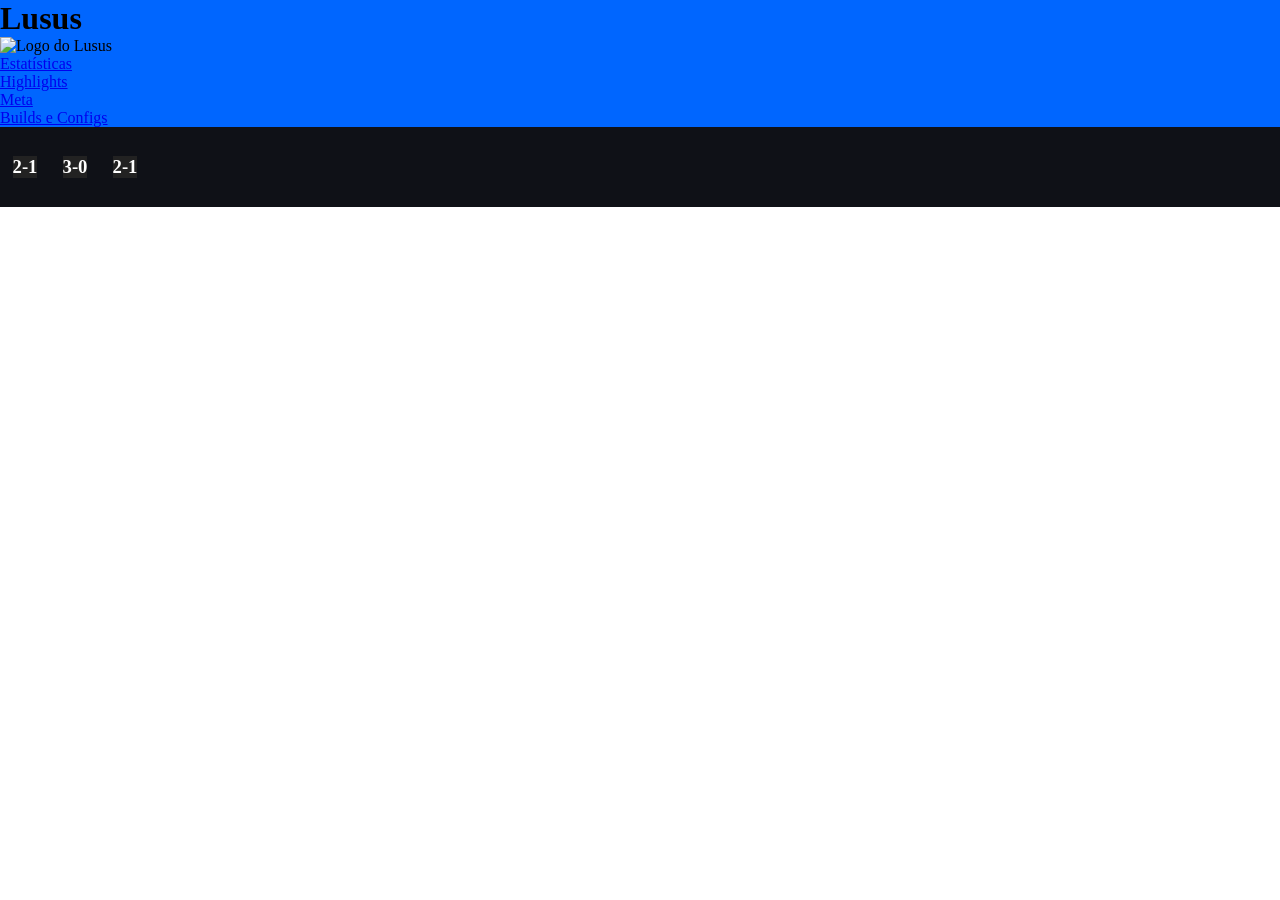
==== Site de eSports/main.html @ d2a8bd31 "Estrutura Alteração e incrementação da estrutura do site." ====
<!DOCTYPE html>
<html lang="pt-br">

<head>
    <meta charset="UTF-8">
    <meta name="viewport" content="width=device-width, initial-scale=1.0">
    <title>Site dos esportes</title>
    <link rel="stylesheet" href="../Site de eSports/styles/main.css">
</head>

<body>

    <header>
        <h1>Lusus</h1>
        <div class="logo"><img src="" alt="Logo do Lusus"></div>
        <nav class="navegacao">
            <ul>
                <li><a href="../Site de esporte/stats.html">Estatísticas</a></li>
                <li><a href="../Site de esporte/highlights.html">Highlights</a></li>
                <li><a href="../Site de eSports/meta.html">Meta</a></li>
                <li><a href="../Site de eSports/builds.html">Builds e Configs</a></li>
            </ul>
        </nav>
    </header>

    <main>
        <div class="ultimos_jogos">
            <div class="lol">
                <h3>2-1</h3>
            </div>

            <div class="major">
                <h3>3-0</h3>
            </div>

            <div class="vct">
                <h3>2-1</h3>
            </div>
        </div>

        <section class="noticias">
            <div></div>
            <div></div>
            <div></div>
            <div></div>
            <div></div>
            <div></div>
            <div></div>
            <div></div>
        </section>
    </main>

    <footer></footer>

</body>

</html>
---- Site de eSports/styles/main.css ----
*{
    padding: 0;
    margin: 0;
}

header{
    background-color: #0066FF;
    color: black;
}

main{
    display: flex;
    background-color: #0F1117;
}

.ultimos_jogos{
    display: flex;
    color: white;
    width: 150px;
    height: 80px;
    justify-content: space-around;
    align-items: center;
    
}

.lol{
background-color: rgb(34, 34, 34);
margin: 5px;
}

.major{
background-color: rgb(34, 34, 34);
margin: 5px;
}

.vct{
background-color: rgb(34, 34, 34);
margin: 5px;
}
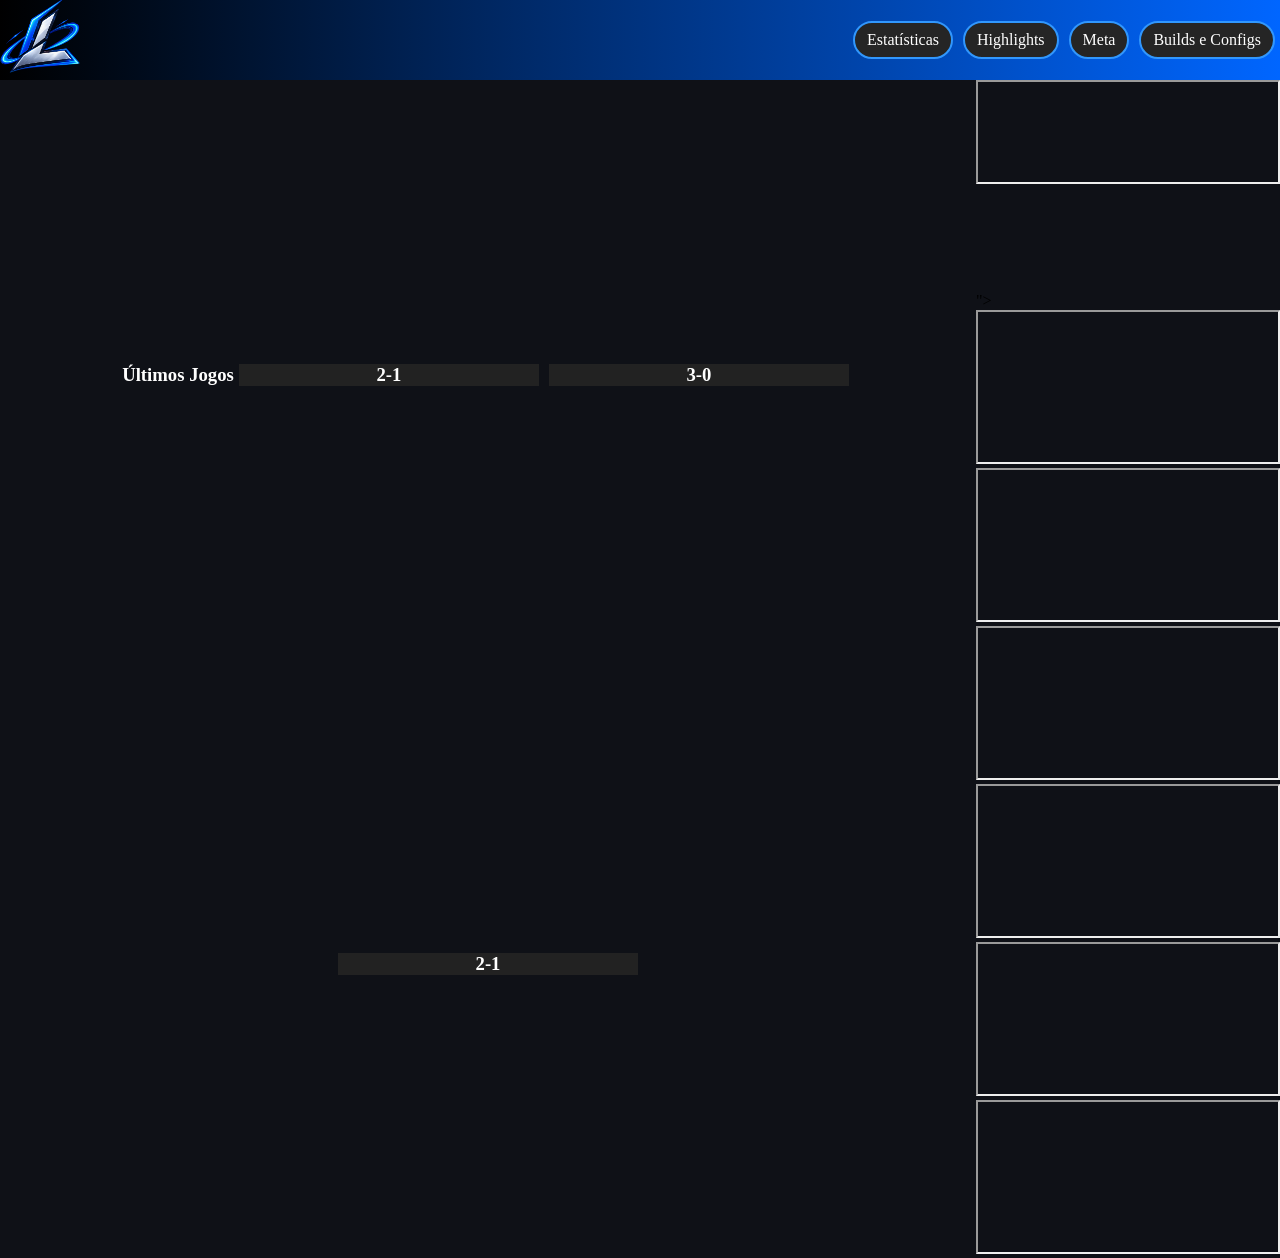
==== commit 8a6bf9c7: "Site dos eSports Mais incrementação de coisas para o site, tanto html quanto css." ====
--- a/Site de eSports/main.html
+++ b/Site de eSports/main.html
@@ -11,8 +11,7 @@
 <body>
 
     <header>
-        <h1>Lusus</h1>
-        <div class="logo"><img src="" alt="Logo do Lusus"></div>
+        <div class="logo"><img src="./images/ChatGPT Image 17 de ago. de 2026, 08_44_50.png" alt="Logo do Lusus"></div>
         <nav class="navegacao">
             <ul>
                 <li><a href="../Site de esporte/stats.html">Estatísticas</a></li>
@@ -25,6 +24,7 @@
 
     <main>
         <div class="ultimos_jogos">
+            <h3>Últimos Jogos</h3>
             <div class="lol">
                 <h3>2-1</h3>
             </div>
@@ -39,11 +39,17 @@
         </div>
 
         <section class="noticias">
-            <div></div>
-            <div></div>
-            <div></div>
-            <div></div>
-            <div></div>
+            <div class="not1"><iframe width="300px" height="100px" src="https://draft5.gg/noticia/m0nesy-revela-multa-da-esl-apos-niko-quebrar-fones-na-final-do-major"></iframe></div>
+            <div class="not2"><iframe width="300px" height="100px" src="https://www.youtube.com/embed/BrLSZ_a_DWs" title="FINAL DO MAJOR! - FAZE x VITALITY - MELHORES MOMENTOS - MAJOR BUDAPESTE 2025" frameborder="0" allow="accelerometer; autoplay; clipboard-write; encrypted-media; gyroscope; picture-in-picture; web-share" referrerpolicy="strict-origin-when-cross-origin" allowfullscreen></iframe>"></div>
+            <div class="not3"><iframe></iframe></div>
+            <div class="not4"><iframe></iframe></div>
+            <div class="not5"><iframe></iframe></div>
+            <div class="not6"><iframe></iframe></div>
+            <div class="not7"><iframe></iframe></div>
+            <div class="not8"><iframe></iframe></div>
+        </section>
+
+        <section class="placar">
             <div></div>
             <div></div>
             <div></div>
--- a/Site de eSports/styles/main.css
+++ b/Site de eSports/styles/main.css
@@ -1,39 +1,89 @@
-*{
+* {
     padding: 0;
     margin: 0;
 }
 
-header{
-    background-color: #0066FF;
-    color: black;
+header {
+    background-image: linear-gradient(to right, #000000, #0066FF);
+    height: 80px;
+    display: flex;
+    align-items: center;
+    justify-content: space-between;
 }
 
-main{
+.logo img {
+    width: 80px;
+    height: 80px;
+}
+
+.navegacao {
+    display: flex;
+    list-style-type: none;
+    flex-direction: row-reverse;
+}
+
+.navegacao ul {
+    display: flex;
+    list-style: none;
+    align-items: center;
+}
+
+.navegacao ul li a {
+    display: inline-block;
+    text-decoration: none;
+    color: white;
+    margin: 5px;
+    background-color: #252525;
+    border-radius: 50px;
+    border-color: #3197fd;
+    border: 2px solid #3197fd;
+    padding: 8px 12px;
+    cursor: pointer;
+    transition: transform 0.3s ease, box-shadow 0.3s ease, background-color 0.3s ease;
+}
+
+.navegacao ul li a:hover {
+    ransform: translateY(-15px);
+    box-shadow: 0 0 15px #1e90ff, 0 0 30px #0066ff;
+    background-color: #1a1f2b;
+}
+
+body {
+    background-color: #0F1117;
+}
+
+main {
     display: flex;
     background-color: #0F1117;
 }
 
-.ultimos_jogos{
+.ultimos_jogos {
     display: flex;
     color: white;
-    width: 150px;
-    height: 80px;
-    justify-content: space-around;
+    justify-content: center;
     align-items: center;
-    
+    flex-wrap: wrap;
+    width: 100%;
 }
 
-.lol{
-background-color: rgb(34, 34, 34);
-margin: 5px;
+.lol {
+    background-color: rgb(34, 34, 34);
+    width: 300px;
+    text-align: center;
+    margin: 5px;
+
 }
 
-.major{
-background-color: rgb(34, 34, 34);
-margin: 5px;
+.major {
+    background-color: rgb(34, 34, 34);
+    width: 300px;
+    text-align: center;
+    margin: 5px;
 }
 
-.vct{
-background-color: rgb(34, 34, 34);
-margin: 5px;
-}
+.vct {
+    background-color: rgb(34, 34, 34);
+    width: 300px;
+    text-align: center;
+    margin: 5px;
+}
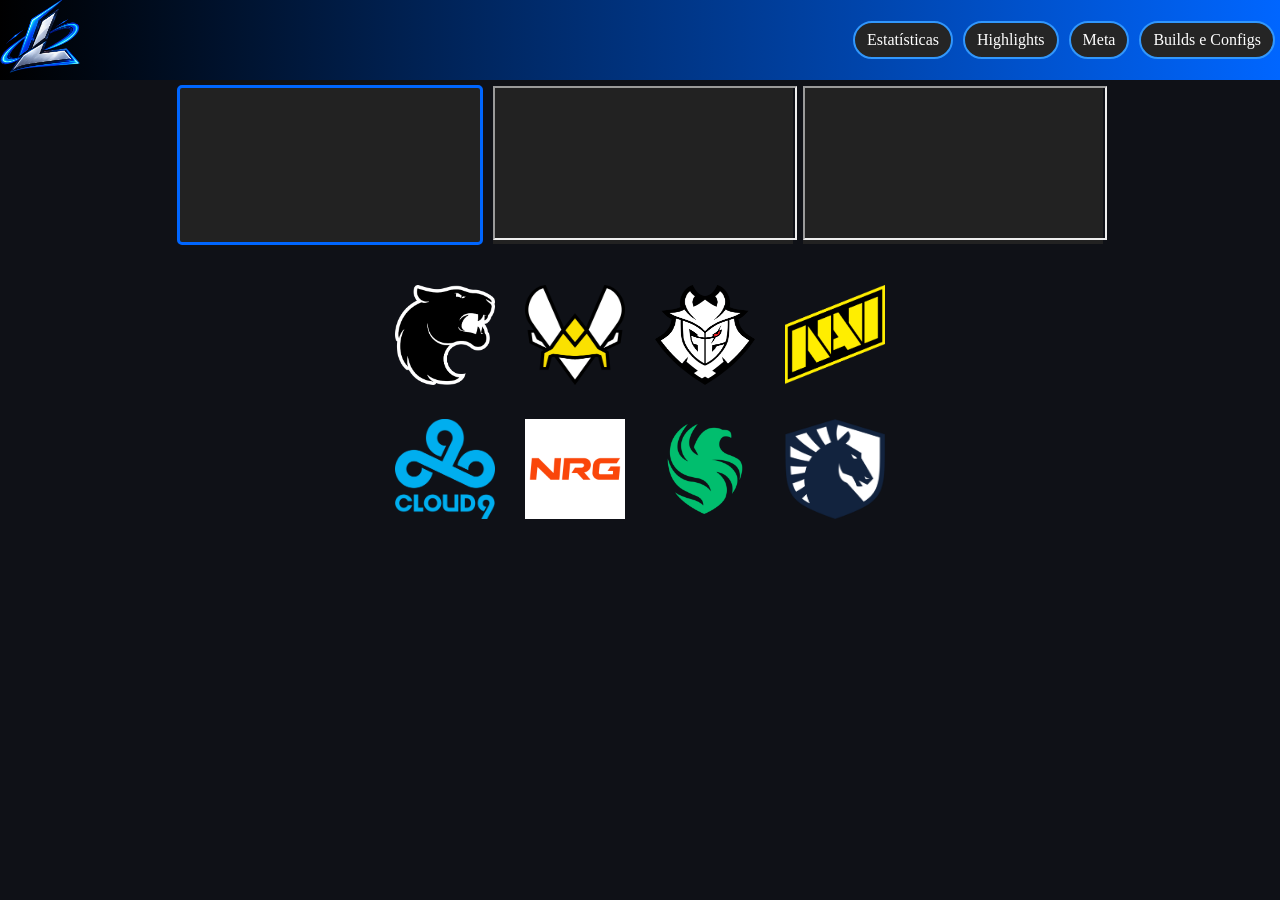
==== commit c96c5bb2: "Site dos eSports Aumento das funcionalidades e melhor design." ====
--- a/Site de eSports/main.html
+++ b/Site de eSports/main.html
@@ -4,7 +4,7 @@
 <head>
     <meta charset="UTF-8">
     <meta name="viewport" content="width=device-width, initial-scale=1.0">
-    <title>Site dos esportes</title>
+    <title>Lusus</title>
     <link rel="stylesheet" href="../Site de eSports/styles/main.css">
 </head>
 
@@ -22,37 +22,86 @@
         </nav>
     </header>
 
+    <script>
+        const botoes = document.querySelectorAll(".navegacao ul li a");
+
+        botoes.forEach(function (botao) {
+
+            botao.addEventListener("mouseenter", function () {
+                botao.classList.add("ativo");
+            });
+
+            botao.addEventListener("mouseleave", function () {
+                botao.classList.remove("ativo");
+            });
+
+        });
+    </script>
+
     <main>
-        <div class="ultimos_jogos">
-            <h3>Últimos Jogos</h3>
-            <div class="lol">
-                <h3>2-1</h3>
+        <div class="noticias">
+            <div class="vct">
+                <iframe src="https://www.youtube.com/embed/TZcH-wkxS68"
+                    title="VCT Americas Kickoff 2026 - Explicação do formato" frameborder="0"
+                    allow="accelerometer; autoplay; clipboard-write; encrypted-media; gyroscope; picture-in-picture; web-share"
+                    referrerpolicy="strict-origin-when-cross-origin" allowfullscreen></iframe>
             </div>
 
             <div class="major">
-                <h3>3-0</h3>
+                <iframe></iframe>
             </div>
 
-            <div class="vct">
-                <h3>2-1</h3>
+            <div class="lol">
+                <iframe></iframe>
             </div>
         </div>
 
-        <section class="noticias">
-            <div class="not1"><iframe width="300px" height="100px" src="https://draft5.gg/noticia/m0nesy-revela-multa-da-esl-apos-niko-quebrar-fones-na-final-do-major"></iframe></div>
-            <div class="not2"><iframe width="300px" height="100px" src="https://www.youtube.com/embed/BrLSZ_a_DWs" title="FINAL DO MAJOR! - FAZE x VITALITY - MELHORES MOMENTOS - MAJOR BUDAPESTE 2025" frameborder="0" allow="accelerometer; autoplay; clipboard-write; encrypted-media; gyroscope; picture-in-picture; web-share" referrerpolicy="strict-origin-when-cross-origin" allowfullscreen></iframe>"></div>
-            <div class="not3"><iframe></iframe></div>
-            <div class="not4"><iframe></iframe></div>
-            <div class="not5"><iframe></iframe></div>
-            <div class="not6"><iframe></iframe></div>
-            <div class="not7"><iframe></iframe></div>
-            <div class="not8"><iframe></iframe></div>
+        <section class="times">
+            <div class="furia">
+                <a href="https://www.instagram.com/furiagg/?hl=pt-br"><img src="./images/Furia_Esports_logo.png"
+                        alt="logo furia"></a>
+            </div>
+
+            <div class="vitality">
+                <a href="https://www.instagram.com/teamvitality/"><img src="./images/Team_Vitality_2021_allmode.png"
+                        alt="logo vitality"></a>
+            </div>
+
+            <div class="g2">
+                <a href="https://www.instagram.com/g2esports/"><img src="./images/G2_Esports_logo.png"
+                        alt="logo g2esports"></a>
+            </div>
+
+            <div class="navi">
+                <a href="https://www.instagram.com/natus_vincere_official/"><img src="./images/Natus_Vincere_logo.png"
+                        alt="logo navi"></a>
+            </div>
+
+            <div class="cloud9">
+                <a href="https://www.instagram.com/cloud9gg/?hl=pt-br"><img src="./images/Cloud9_logo_c._2023.svg.webp"
+                        alt="logo cloud9"></a>
+            </div>
+
+            <div class="nrg">
+                <a href="https://www.instagram.com/nrggram/"><img src="./images/nrg-logo-png_seeklogo-531823.png"
+                        alt="logo nrg"></a>
+            </div>
+
+            <div class="falcons">
+                <a href="https://www.instagram.com/falconsesportsgg/"><img
+                        src="./images/team-falcons-logo-png_seeklogo-556288.png" alt="logo falcons"></a>
+            </div>
+
+            <div class="liquid">
+                <a href="https://www.instagram.com/teamliquidbr/?hl=pt-br"><img src="./images/Teamliquid_logo_blue.png"
+                        alt="logo liquid"></a>
+            </div>
         </section>
 
         <section class="placar">
-            <div></div>
-            <div></div>
-            <div></div>
+            <div class="cs_major"></div>
+            <div class="lol_worlds"></div>
+            <div class="vct_americas"></div>
         </section>
     </main>
 
--- a/Site de eSports/styles/main.css
+++ b/Site de eSports/styles/main.css
@@ -9,6 +9,10 @@
     display: flex;
     align-items: center;
     justify-content: space-between;
+}
+
+body {
+    background-color: #0F1117;
 }
 
 .logo img {
@@ -28,6 +32,13 @@
     align-items: center;
 }
 
+.navegacao ul li a.ativo {
+    transform: translateY(-5px);
+    box-shadow: 0 0 15px #1e90ff,
+                0 0 30px #0066ff;
+    background-color: #1a1f2b;
+}
+
 .navegacao ul li a {
     display: inline-block;
     text-decoration: none;
@@ -43,21 +54,18 @@
 }
 
 .navegacao ul li a:hover {
-    ransform: translateY(-15px);
+    transform: translateY(-3px);
     box-shadow: 0 0 15px #1e90ff, 0 0 30px #0066ff;
     background-color: #1a1f2b;
-}
-
-body {
-    background-color: #0F1117;
 }
 
 main {
     display: flex;
     background-color: #0F1117;
+    flex-direction: column;
 }
 
-.ultimos_jogos {
+.noticias {
     display: flex;
     color: white;
     justify-content: center;
@@ -86,4 +94,66 @@
     width: 300px;
     text-align: center;
     margin: 5px;
+    border: 3px solid;
+    border-radius: 5px;
+    border-color: #0066FF;
+}
+
+.times{
+    display: flex;
+    flex-wrap: wrap;
+    justify-content: center;
+    align-items: center;
+    width: 100%;
+    max-width: 600px;
+    margin: 30px auto;
+    gap: 20px;
+}
+
+.furia img{
+    width: 100px;
+    height: 100px;
+    margin: 5px;
+}
+
+.vitality img{
+    width: 100px;
+    height: 100px;
+    margin: 5px;
+}
+
+.g2 img{
+    width: 100px;
+    height: 100px;
+    margin: 5px;
+}
+
+.navi img{
+    width: 100px;
+    height: 100px;
+    margin: 5px;
+}
+
+.cloud9 img{
+    width: 100px;
+    height: 100px;
+    margin: 5px;
+}
+
+.nrg img{
+    width: 100px;
+    height: 100px;
+    margin: 5px;
+}
+
+.falcons img{
+    width: 100px;
+    height: 100px;
+    margin: 5px;
+}
+
+.liquid img{
+    width: 100px;
+    height: 100px;
+    margin: 5px;
 }
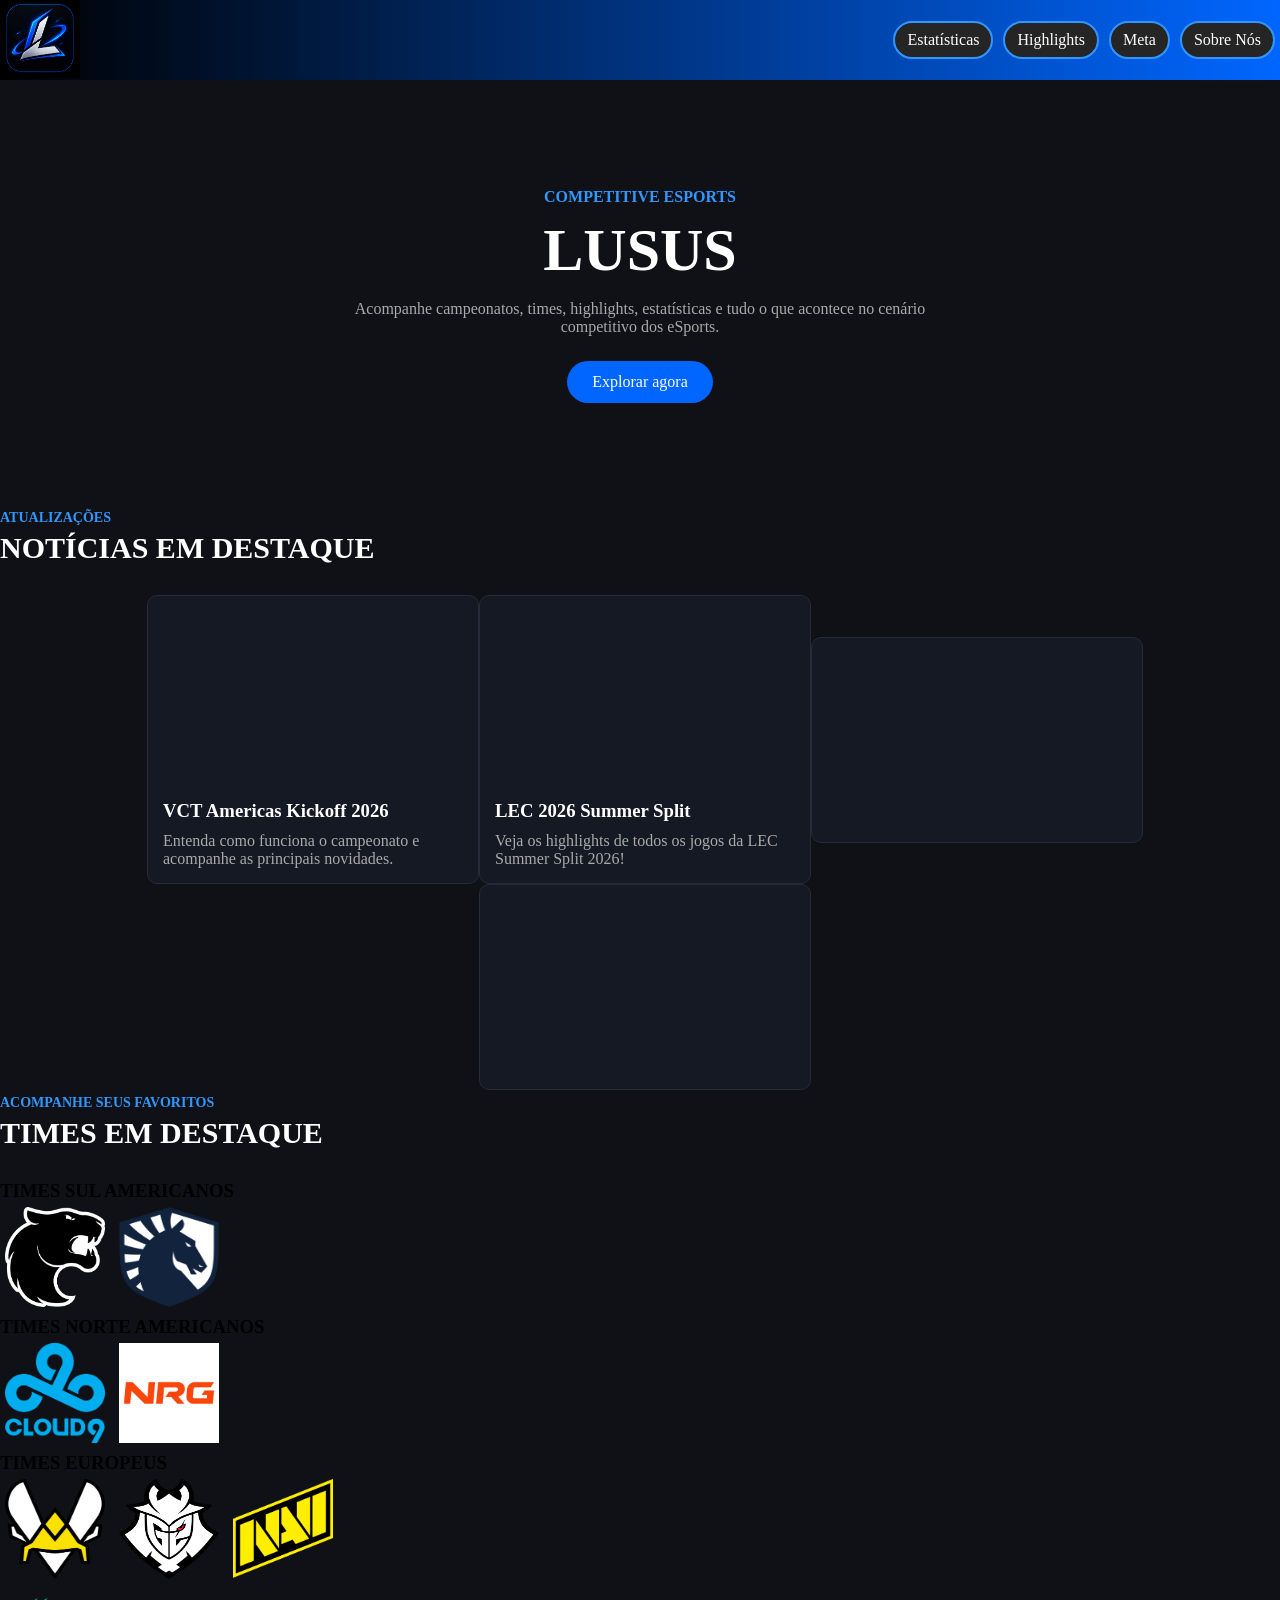
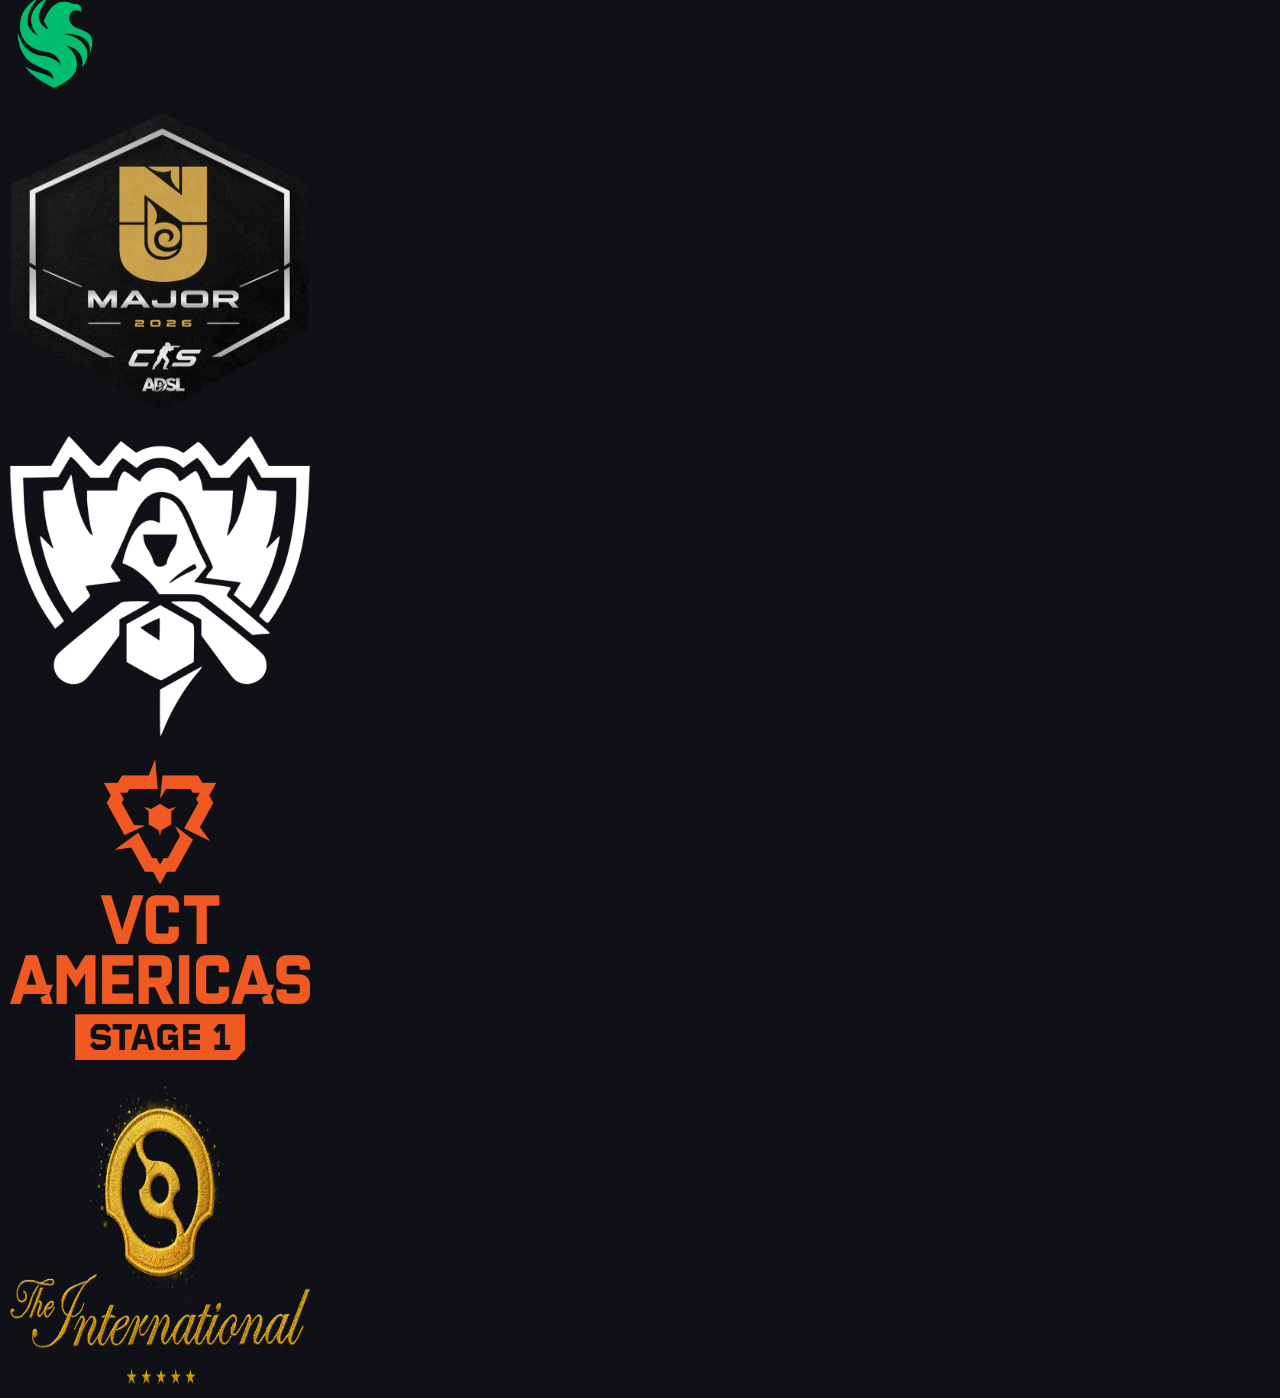
==== commit 2fb0bcf2: "Site dos eSports reformulação da main page do site." ====
--- a/Site de eSports/main.html
+++ b/Site de eSports/main.html
@@ -11,13 +11,13 @@
 <body>
 
     <header>
-        <div class="logo"><img src="./images/ChatGPT Image 17 de ago. de 2026, 08_44_50.png" alt="Logo do Lusus"></div>
+        <div class="logo"><img src="./images/ChatGPT Image 19 de ago. de 2026, 10_59_01.png" alt="Logo do Lusus"></div>
         <nav class="navegacao">
             <ul>
                 <li><a href="../Site de esporte/stats.html">Estatísticas</a></li>
                 <li><a href="../Site de esporte/highlights.html">Highlights</a></li>
                 <li><a href="../Site de eSports/meta.html">Meta</a></li>
-                <li><a href="../Site de eSports/builds.html">Builds e Configs</a></li>
+                <li><a href="../Site de eSports/builds.html">Sobre Nós</a></li>
             </ul>
         </nav>
     </header>
@@ -39,69 +39,111 @@
     </script>
 
     <main>
-        <div class="noticias">
-            <div class="vct">
-                <iframe src="https://www.youtube.com/embed/TZcH-wkxS68"
-                    title="VCT Americas Kickoff 2026 - Explicação do formato" frameborder="0"
-                    allow="accelerometer; autoplay; clipboard-write; encrypted-media; gyroscope; picture-in-picture; web-share"
-                    referrerpolicy="strict-origin-when-cross-origin" allowfullscreen></iframe>
+        <section class="hero">
+            <p class="hero_tag">COMPETITIVE ESPORTS</p>
+
+            <h1>LUSUS</h1>
+            <p class="hero_text">
+                Acompanhe campeonatos, times, highlights, estatísticas e tudo o que acontece no cenário competitivo dos
+                eSports.
+            </p>
+
+            <a href="#noticias" class="botao_hero">Explorar agora
+
+            </a>
+        </section>
+
+        <section class="secao_noticias">
+            <div class="titulo_secao">
+                <p>ATUALIZAÇÕES</p>
+                <h2>NOTÍCIAS EM DESTAQUE</h2>
             </div>
 
-            <div class="major">
-                <iframe></iframe>
-            </div>
+            <!--cards-->
 
-            <div class="lol">
-                <iframe></iframe>
-            </div>
-        </div>
+            <div class="noticias" id="noticias">
+                <div class="card_noticias">
+                    <iframe src="https://www.youtube.com/embed/TZcH-wkxS68"></iframe>
+                    <h3>VCT Americas Kickoff 2026</h3>
+                    <p>Entenda como funciona o campeonato e acompanhe as principais novidades.</p>
+                </div>
 
-        <section class="times">
-            <div class="furia">
-                <a href="https://www.instagram.com/furiagg/?hl=pt-br"><img src="./images/Furia_Esports_logo.png"
-                        alt="logo furia"></a>
-            </div>
+                <div class="card_noticias">
+                    <iframe src="https://www.youtube.com/embed/yHAw8ZkYWaI"></iframe>
+                    <h3>LEC 2026 Summer Split</h3>
+                    <p>Veja os highlights de todos os jogos da LEC Summer Split 2026!</p>
+                </div>
 
-            <div class="vitality">
-                <a href="https://www.instagram.com/teamvitality/"><img src="./images/Team_Vitality_2021_allmode.png"
-                        alt="logo vitality"></a>
-            </div>
+                <div class="card_noticias">
+                    <iframe></iframe>
+                </div>
 
-            <div class="g2">
-                <a href="https://www.instagram.com/g2esports/"><img src="./images/G2_Esports_logo.png"
-                        alt="logo g2esports"></a>
-            </div>
-
-            <div class="navi">
-                <a href="https://www.instagram.com/natus_vincere_official/"><img src="./images/Natus_Vincere_logo.png"
-                        alt="logo navi"></a>
-            </div>
-
-            <div class="cloud9">
-                <a href="https://www.instagram.com/cloud9gg/?hl=pt-br"><img src="./images/Cloud9_logo_c._2023.svg.webp"
-                        alt="logo cloud9"></a>
-            </div>
-
-            <div class="nrg">
-                <a href="https://www.instagram.com/nrggram/"><img src="./images/nrg-logo-png_seeklogo-531823.png"
-                        alt="logo nrg"></a>
-            </div>
-
-            <div class="falcons">
-                <a href="https://www.instagram.com/falconsesportsgg/"><img
-                        src="./images/team-falcons-logo-png_seeklogo-556288.png" alt="logo falcons"></a>
-            </div>
-
-            <div class="liquid">
-                <a href="https://www.instagram.com/teamliquidbr/?hl=pt-br"><img src="./images/Teamliquid_logo_blue.png"
-                        alt="logo liquid"></a>
+                <div class="card_noticias">
+                    <iframe></iframe>
+                </div>
             </div>
         </section>
 
-        <section class="placar">
-            <div class="cs_major"></div>
-            <div class="lol_worlds"></div>
-            <div class="vct_americas"></div>
+        
+        <section class="secao_times">
+
+            <div class="titulo_secao">
+                <p>ACOMPANHE SEUS FAVORITOS</p>
+                <h2>TIMES EM DESTAQUE</h2>
+            </div>
+
+            <section class="card_times">
+
+                <!--logos-->
+
+                <div class="times_sa">
+                    <h3>TIMES SUL AMERICANOS</h3>
+                    <a href="https://www.instagram.com/furiagg/?hl=pt-br"><img src="./images/Furia_Esports_logo.png" alt="logo furia"></a>
+                    <a href="https://www.instagram.com/teamliquidbr/?hl=pt-br"><img src="./images/Teamliquid_logo_blue.png" alt="logo liquid"></a>
+                </div>
+
+                <div class="times_na">
+                    <h3>TIMES NORTE AMERICANOS</h3>
+                    <a href="https://www.instagram.com/cloud9gg/?hl=pt-br"><img src="./images/Cloud9_logo_c._2023.svg.webp" alt="logo cloud9"></a>
+                    <a href="https://www.instagram.com/nrggram/"><img src="./images/nrg-logo-png_seeklogo-531823.png" alt="logo nrg"></a>
+                </div>
+
+                <div class="times_eur">
+                    <h3>TIMES EUROPEUS</h3>
+                    <a href="https://www.instagram.com/teamvitality/"><img src="./images/Team_Vitality_2021_allmode.png" alt="logo vitality"></a>
+                    <a href="https://www.instagram.com/g2esports/"><img src="./images/G2_Esports_logo.png" alt="logo g2esports"></a>
+                    <a href="https://www.instagram.com/natus_vincere_official/"><img src="./images/Natus_Vincere_logo.png" alt="logo navi"></a>
+                </div>
+
+                <div class="card_times">
+                    <a href="https://www.instagram.com/falconsesportsgg/"><img
+                            src="./images/team-falcons-logo-png_seeklogo-556288.png" alt="logo falcons"></a>
+                </div>
+
+                
+                    
+                </div>
+            </section>
+        </section>
+
+        <section class="camps">
+            <div class="cs_major">
+                <a href="./stats.html"><img src="./images/600px-Nazarbayev_University_Major_2026_allmode.png"
+                        alt="cs major" </a>
+            </div>
+
+            <div class="lol_worlds">
+                <a href="./stats.html"><img src="./images/League_of_Legends_Worlds_darkmode.png" alt="lol worlds" </a>
+            </div>
+
+            <div class="vct_americas">
+                <a href="./stats.html"><img src="./images/600px-VCT_Americas_League_Stage_1_full_allmode.png"
+                        alt="valorant vct americas" </a>
+            </div>
+
+            <div class="dota_international">
+                <a href=""><img src="./images/The_International_2026_allmode.png" alt="the international dota" </a>
+            </div>
         </section>
     </main>
 
--- a/Site de eSports/styles/main.css
+++ b/Site de eSports/styles/main.css
@@ -12,7 +12,7 @@
 }
 
 body {
-    background-color: #0F1117;
+    background-color: #080a12;
 }
 
 .logo img {
@@ -65,6 +65,48 @@
     flex-direction: column;
 }
 
+.hero{
+    min-height: 350px;
+    display: flex;
+    flex-direction: column;
+    justify-content: center;
+    align-items: center;
+    text-align: center;
+    padding: 40px;
+    color: white;
+}
+
+.hero_tag{
+    color: #3197fd;
+    font-weight: bold;
+    margin-bottom: 10px;
+}
+
+.hero h1{
+    font-size: 60px;
+    margin-bottom: 15px;
+}
+
+.hero_text{
+    max-width: 600px;
+    color: #aaaaaa;
+    margin-bottom: 25px;
+}
+
+.botao_hero{
+    text-decoration: none;
+    color: white;
+    background-color: #0066ff;
+    padding: 12px 25px;
+    border-radius: 25px;
+    transition: 0.3s;
+}
+
+.botao_hero:hover{
+    transform: translateY(-5px);
+    box-shadow: 0 0 15px #0066ff, 0 0 30px #1e90ff;
+}
+
 .noticias {
     display: flex;
     color: white;
@@ -72,31 +114,55 @@
     align-items: center;
     flex-wrap: wrap;
     width: 100%;
-}
-
-.lol {
-    background-color: rgb(34, 34, 34);
-    width: 300px;
-    text-align: center;
     margin: 5px;
-
-}
-
-.major {
-    background-color: rgb(34, 34, 34);
-    width: 300px;
-    text-align: center;
-    margin: 5px;
-}
-
-.vct {
-    background-color: rgb(34, 34, 34);
-    width: 300px;
-    text-align: center;
-    margin: 5px;
-    border: 3px solid;
-    border-radius: 5px;
-    border-color: #0066FF;
+}
+
+.titulo_secao{
+    margin-bottom: 30px;
+}
+
+.titulo_secao p{
+    color: #3197fd;
+    font-size: 14px;
+    font-weight: bold;
+    margin-bottom: 5px;
+}
+
+.titulo_secao h2{
+    color: white;
+    font-size: 30px;
+}
+
+.card_noticias {
+    width: 300px;
+    background-color: #151923;
+    border: 1px solid #252b38;
+    border-radius: 10px;
+    padding: 15px;
+    transition: 0.3s;
+}
+
+.card_noticias:hover{
+    transform: translateY(-8px);
+    border-color: #3197fd;
+    box-shadow: 0 0 15px #0066ff;
+}
+
+.card_noticias iframe{
+    width: 100%;
+    height: 170px;
+    border: none;
+    border-radius: 8px;
+}
+
+.card_noticias h3{
+    color: white;
+    margin-top: 15px;
+}
+
+.card_noticias p{
+    color: #aaaaaa;
+    margin-top: 10px;
 }
 
 .times{
@@ -110,50 +176,32 @@
     gap: 20px;
 }
 
-.furia img{
+.card_times img{
     width: 100px;
     height: 100px;
     margin: 5px;
 }
 
-.vitality img{
-    width: 100px;
-    height: 100px;
-    margin: 5px;
-}
-
-.g2 img{
-    width: 100px;
-    height: 100px;
-    margin: 5px;
-}
-
-.navi img{
-    width: 100px;
-    height: 100px;
-    margin: 5px;
-}
-
-.cloud9 img{
-    width: 100px;
-    height: 100px;
-    margin: 5px;
-}
-
-.nrg img{
-    width: 100px;
-    height: 100px;
-    margin: 5px;
-}
-
-.falcons img{
-    width: 100px;
-    height: 100px;
-    margin: 5px;
-}
-
-.liquid img{
-    width: 100px;
-    height: 100px;
-    margin: 5px;
+.cs_major img{
+    width: 300px;
+    height: 300px;
+    margin: 10px;
+}
+
+.lol_worlds img{
+    width: 300px;
+    height: 300px;
+    margin: 10px;
+}
+
+.vct_americas img{
+    width: 300px;
+    height: 300px;
+    margin: 10px;
+}
+
+.dota_international img{
+    width: 300px;
+    height: 300px;
+    margin: 10px;
 }
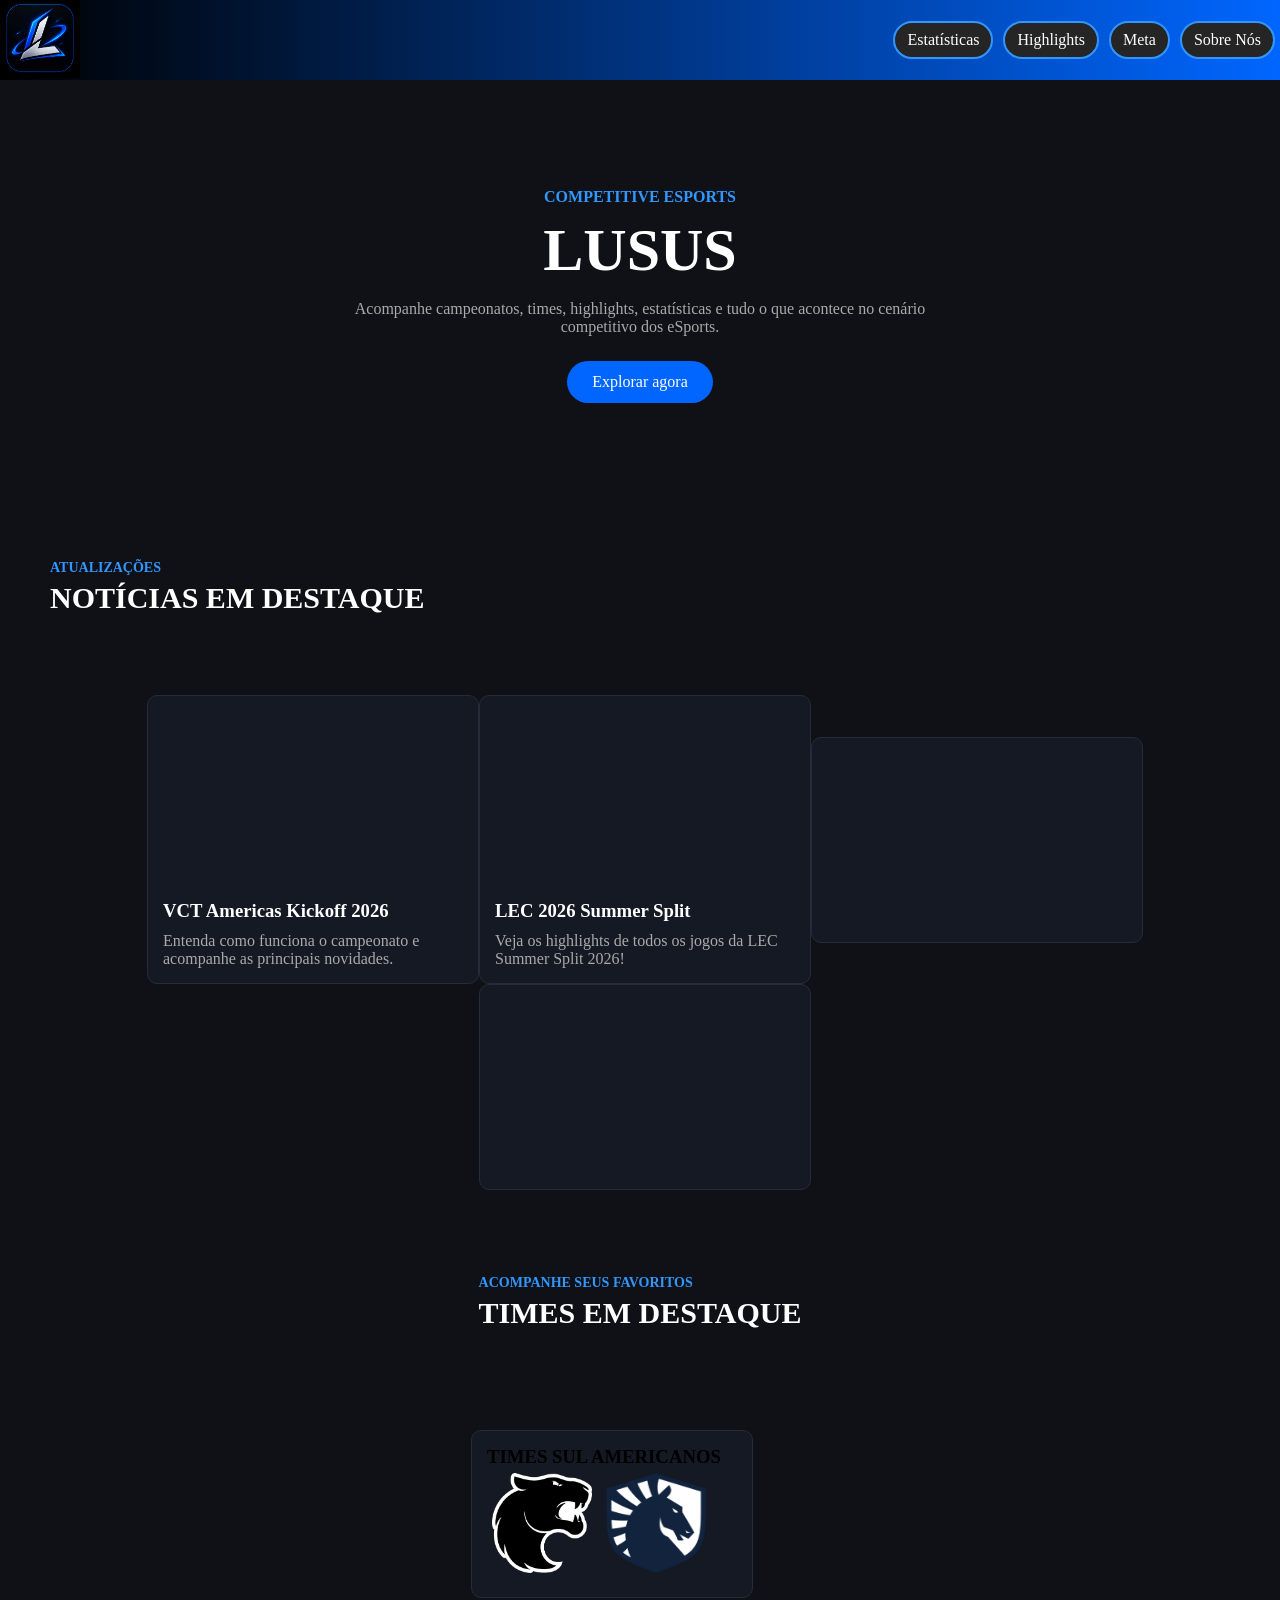
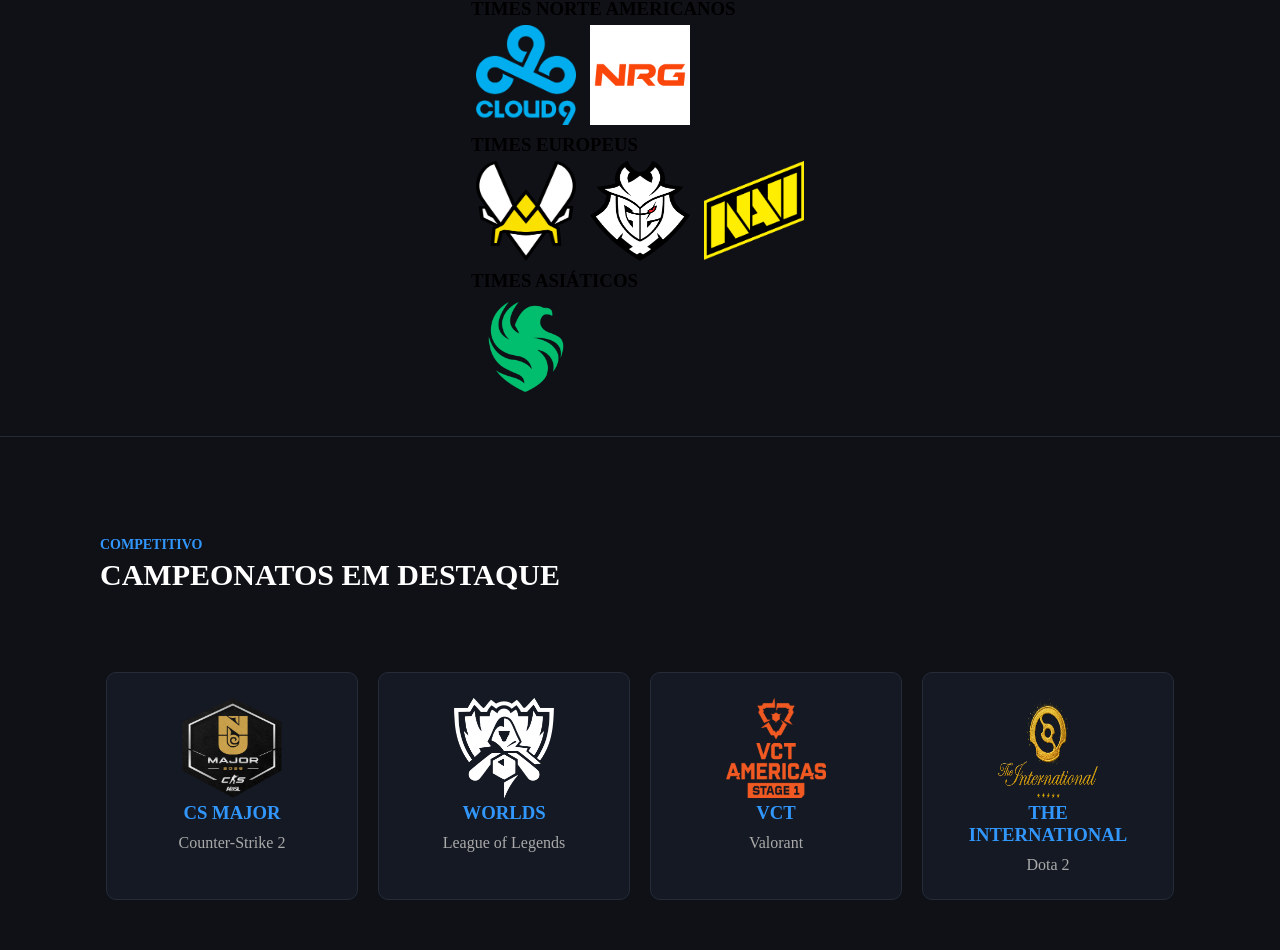
==== commit 6f909d61: "site dos eSports adição da aba de campeonatos e mudança nos planos dos times." ====
--- a/Site de eSports/main.html
+++ b/Site de eSports/main.html
@@ -84,7 +84,7 @@
             </div>
         </section>
 
-        
+
         <section class="secao_times">
 
             <div class="titulo_secao">
@@ -98,51 +98,70 @@
 
                 <div class="times_sa">
                     <h3>TIMES SUL AMERICANOS</h3>
-                    <a href="https://www.instagram.com/furiagg/?hl=pt-br"><img src="./images/Furia_Esports_logo.png" alt="logo furia"></a>
-                    <a href="https://www.instagram.com/teamliquidbr/?hl=pt-br"><img src="./images/Teamliquid_logo_blue.png" alt="logo liquid"></a>
+                    <a href="https://www.instagram.com/furiagg/?hl=pt-br"><img src="./images/Furia_Esports_logo.png"
+                            alt="logo furia"></a>
+                    <a href="https://www.instagram.com/teamliquidbr/?hl=pt-br"><img
+                            src="./images/Teamliquid_logo_blue.png" alt="logo liquid"></a>
                 </div>
 
                 <div class="times_na">
                     <h3>TIMES NORTE AMERICANOS</h3>
-                    <a href="https://www.instagram.com/cloud9gg/?hl=pt-br"><img src="./images/Cloud9_logo_c._2023.svg.webp" alt="logo cloud9"></a>
-                    <a href="https://www.instagram.com/nrggram/"><img src="./images/nrg-logo-png_seeklogo-531823.png" alt="logo nrg"></a>
+                    <a href="https://www.instagram.com/cloud9gg/?hl=pt-br"><img
+                            src="./images/Cloud9_logo_c._2023.svg.webp" alt="logo cloud9"></a>
+                    <a href="https://www.instagram.com/nrggram/"><img src="./images/nrg-logo-png_seeklogo-531823.png"
+                            alt="logo nrg"></a>
                 </div>
 
                 <div class="times_eur">
                     <h3>TIMES EUROPEUS</h3>
-                    <a href="https://www.instagram.com/teamvitality/"><img src="./images/Team_Vitality_2021_allmode.png" alt="logo vitality"></a>
-                    <a href="https://www.instagram.com/g2esports/"><img src="./images/G2_Esports_logo.png" alt="logo g2esports"></a>
-                    <a href="https://www.instagram.com/natus_vincere_official/"><img src="./images/Natus_Vincere_logo.png" alt="logo navi"></a>
+                    <a href="https://www.instagram.com/teamvitality/"><img src="./images/Team_Vitality_2021_allmode.png"
+                            alt="logo vitality"></a>
+                    <a href="https://www.instagram.com/g2esports/"><img src="./images/G2_Esports_logo.png"
+                            alt="logo g2esports"></a>
+                    <a href="https://www.instagram.com/natus_vincere_official/"><img
+                            src="./images/Natus_Vincere_logo.png" alt="logo navi"></a>
                 </div>
 
-                <div class="card_times">
+                <div class="times_as">
+                    <h3>TIMES ASIÁTICOS</h3>
                     <a href="https://www.instagram.com/falconsesportsgg/"><img
                             src="./images/team-falcons-logo-png_seeklogo-556288.png" alt="logo falcons"></a>
                 </div>
 
-                
-                    
-                </div>
             </section>
         </section>
 
-        <section class="camps">
-            <div class="cs_major">
-                <a href="./stats.html"><img src="./images/600px-Nazarbayev_University_Major_2026_allmode.png"
-                        alt="cs major" </a>
+        <section class="campeonatos">
+            <div class="titulo_secao">
+                <p>COMPETITIVO</p>
+                <h2>CAMPEONATOS EM DESTAQUE</h2>
             </div>
 
-            <div class="lol_worlds">
-                <a href="./stats.html"><img src="./images/League_of_Legends_Worlds_darkmode.png" alt="lol worlds" </a>
-            </div>
+            <div class="campeonatos_lista">
+        
+                <div class="campeonato">
+                    <a href="./stats.html"><img src="./images/600px-Nazarbayev_University_Major_2026_allmode.png" alt="cs major"></a>
+                            <h3>CS MAJOR</h3>
+                            <p>Counter-Strike 2</p>
+                </div>
 
-            <div class="vct_americas">
-                <a href="./stats.html"><img src="./images/600px-VCT_Americas_League_Stage_1_full_allmode.png"
-                        alt="valorant vct americas" </a>
-            </div>
+                <div class="campeonato">
+                    <a href="./stats.html"><img src="./images/League_of_Legends_Worlds_darkmode.png" alt="lol worlds"></a>
+                    <h3>WORLDS</h3>
+                    <p>League of Legends</p>
+                </div>
 
-            <div class="dota_international">
-                <a href=""><img src="./images/The_International_2026_allmode.png" alt="the international dota" </a>
+                <div class="campeonato">
+                    <a href="./stats.html"><img src="./images/600px-VCT_Americas_League_Stage_1_full_allmode.png" alt="valorant vct americas"></a>
+                    <h3>VCT</h3>
+                    <p>Valorant</p>
+                </div>
+
+                <div class="campeonato">
+                    <a href="./stats.html"><img src="./images/The_International_2026_allmode.png" alt="the international dota"></a>
+                    <h3>THE INTERNATIONAL</h3>
+                    <p>Dota 2</p>
+                </div>
             </div>
         </section>
     </main>
--- a/Site de eSports/styles/main.css
+++ b/Site de eSports/styles/main.css
@@ -119,6 +119,7 @@
 
 .titulo_secao{
     margin-bottom: 30px;
+    padding: 50px;
 }
 
 .titulo_secao p{
@@ -165,7 +166,7 @@
     margin-top: 10px;
 }
 
-.times{
+.secao_times{
     display: flex;
     flex-wrap: wrap;
     justify-content: center;
@@ -176,32 +177,64 @@
     gap: 20px;
 }
 
+.times_sa{
+    width: 250px;
+    background-color: #151923;
+    border: 1px solid #252b38;
+    border-radius: 10px;
+    padding: 15px;
+    transition: 0.3s;   
+}
+
+.times_sa:hover{
+    transform: translateY(-3px);
+    border-color: #1efd61;
+    box-shadow: 0 0 15px #04f84d;    
+}
+
 .card_times img{
     width: 100px;
     height: 100px;
     margin: 5px;
 }
 
-.cs_major img{
-    width: 300px;
-    height: 300px;
-    margin: 10px;
-}
-
-.lol_worlds img{
-    width: 300px;
-    height: 300px;
-    margin: 10px;
-}
-
-.vct_americas img{
-    width: 300px;
-    height: 300px;
-    margin: 10px;
-}
-
-.dota_international img{
-    width: 300px;
-    height: 300px;
-    margin: 10px;
+.campeonatos{
+    padding: 50px;
+    border-top: 1px solid #252b38;
+}
+
+.campeonatos_lista{
+    display: flex;
+    justify-content: center;
+    flex-wrap: wrap;
+    gap: 20px;
+}
+
+.campeonato{
+    width: 200px;
+    background-color: #151923;
+    border: 1px solid #252b38;
+    border-radius: 10px;
+    padding: 25px;
+    text-align: center;
+    transition: 0.3s;
+}
+
+.campeonato:hover{
+    transform: translateY(-5px);
+    border-color: #3197fd;
+}
+
+.campeonato img{
+    width: 100px;
+    height: 100px;
+}
+
+.campeonato h3{
+    color: #3197fd;
+}
+
+.campeonato p{
+    color: #aaaaaa;
+    margin-top: 10px;
 }
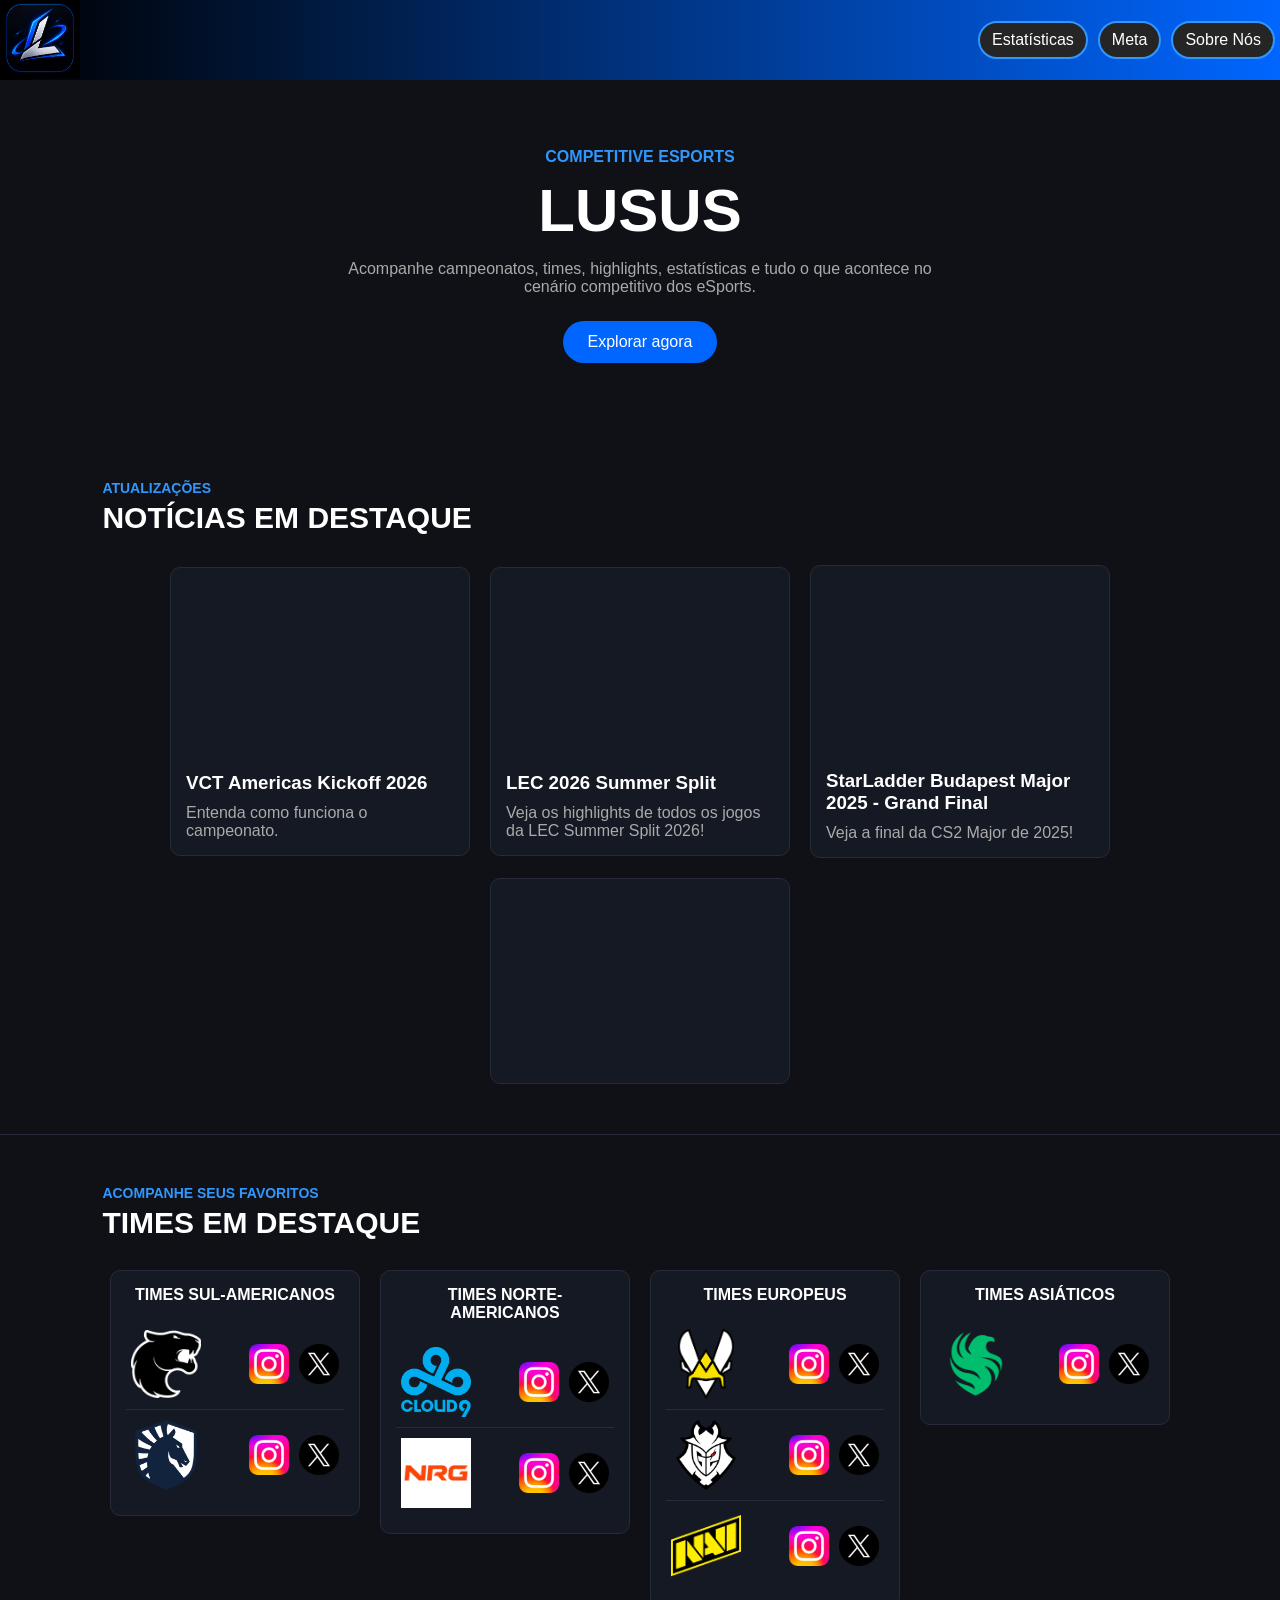
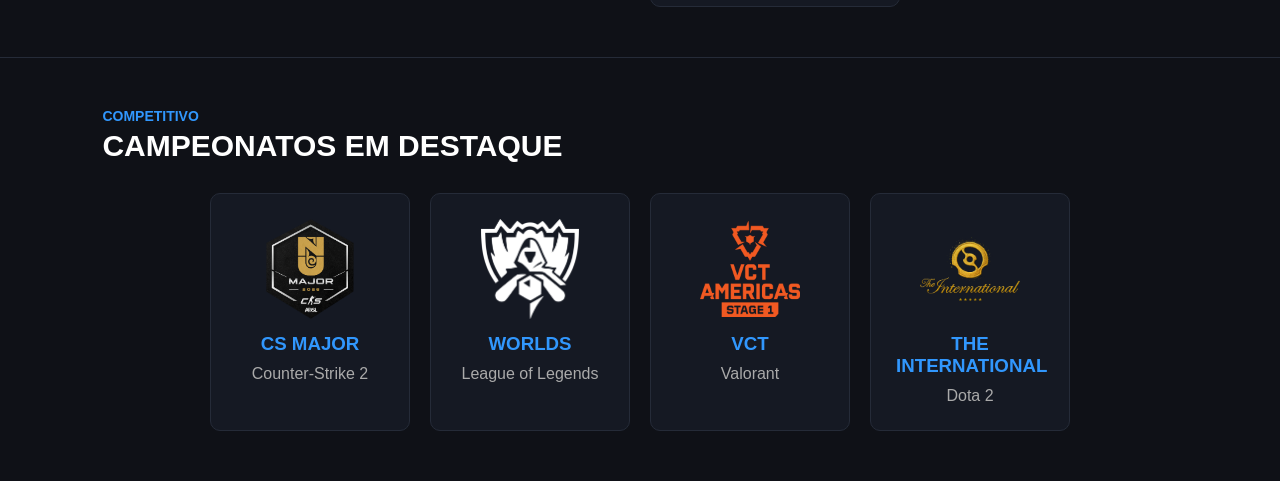
==== commit 6ff98455: "Site dos eSports semi-final penultima modificação do site" ====
--- a/Site de eSports/main.html
+++ b/Site de eSports/main.html
@@ -4,169 +4,509 @@
 <head>
     <meta charset="UTF-8">
     <meta name="viewport" content="width=device-width, initial-scale=1.0">
+
     <title>Lusus</title>
-    <link rel="stylesheet" href="../Site de eSports/styles/main.css">
+
+    <link rel="stylesheet" href="./styles/main.css">
 </head>
 
 <body>
 
     <header>
-        <div class="logo"><img src="./images/ChatGPT Image 19 de ago. de 2026, 10_59_01.png" alt="Logo do Lusus"></div>
+
+        <div class="logo">
+            <img src="./images/ChatGPT Image 19 de ago. de 2026, 10_59_01.png"
+                alt="Logo do Lusus">
+        </div>
+
         <nav class="navegacao">
+
             <ul>
-                <li><a href="../Site de esporte/stats.html">Estatísticas</a></li>
-                <li><a href="../Site de esporte/highlights.html">Highlights</a></li>
-                <li><a href="../Site de eSports/meta.html">Meta</a></li>
-                <li><a href="../Site de eSports/builds.html">Sobre Nós</a></li>
+
+                <li>
+                    <a href="./stats.html">
+                        Estatísticas
+                    </a>
+                </li>
+
+                <li>
+                    <a href="./meta.html">
+                        Meta
+                    </a>
+                </li>
+
+                <li>
+                    <a href="./sobre.html">
+                        Sobre Nós
+                    </a>
+                </li>
+
             </ul>
+
         </nav>
+
     </header>
 
+
     <script>
+
         const botoes = document.querySelectorAll(".navegacao ul li a");
 
         botoes.forEach(function (botao) {
 
             botao.addEventListener("mouseenter", function () {
+
                 botao.classList.add("ativo");
+
             });
 
             botao.addEventListener("mouseleave", function () {
+
                 botao.classList.remove("ativo");
+
             });
 
         });
+
     </script>
 
+
     <main>
+
+
+        <!-- HERO -->
+
         <section class="hero">
-            <p class="hero_tag">COMPETITIVE ESPORTS</p>
+
+            <p class="hero_tag">
+                COMPETITIVE ESPORTS
+            </p>
 
             <h1>LUSUS</h1>
+
             <p class="hero_text">
-                Acompanhe campeonatos, times, highlights, estatísticas e tudo o que acontece no cenário competitivo dos
-                eSports.
+
+                Acompanhe campeonatos, times, highlights,
+                estatísticas e tudo o que acontece no cenário
+                competitivo dos eSports.
+
             </p>
 
-            <a href="#noticias" class="botao_hero">Explorar agora
+            <a href="#noticias" class="botao_hero">
+
+                Explorar agora
 
             </a>
+
         </section>
 
+
+        <!-- NOTÍCIAS -->
+
         <section class="secao_noticias">
+
             <div class="titulo_secao">
                 <p>ATUALIZAÇÕES</p>
                 <h2>NOTÍCIAS EM DESTAQUE</h2>
             </div>
 
-            <!--cards-->
 
             <div class="noticias" id="noticias">
+
+
                 <div class="card_noticias">
-                    <iframe src="https://www.youtube.com/embed/TZcH-wkxS68"></iframe>
+                    <iframe
+                        src="https://www.youtube.com/embed/TZcH-wkxS68">
+                    </iframe>
                     <h3>VCT Americas Kickoff 2026</h3>
-                    <p>Entenda como funciona o campeonato e acompanhe as principais novidades.</p>
+                    <p>
+                        Entenda como funciona o campeonato.
+                    </p>
                 </div>
 
                 <div class="card_noticias">
+
                     <iframe src="https://www.youtube.com/embed/yHAw8ZkYWaI"></iframe>
                     <h3>LEC 2026 Summer Split</h3>
                     <p>Veja os highlights de todos os jogos da LEC Summer Split 2026!</p>
                 </div>
 
+
                 <div class="card_noticias">
+                    <iframe src="https://www.youtube.com/embed/cbiggQkh2FI"></iframe>
+                    <h3>StarLadder Budapest Major 2025 - Grand Final</h3><p>Veja a final da CS2 Major de 2025!</p>
+                </div>
+
+
+                <div class="card_noticias">
+
                     <iframe></iframe>
-                </div>
-
-                <div class="card_noticias">
-                    <iframe></iframe>
-                </div>
+
+                </div>
+
+
             </div>
+
         </section>
 
-
         <section class="secao_times">
+
 
             <div class="titulo_secao">
                 <p>ACOMPANHE SEUS FAVORITOS</p>
                 <h2>TIMES EM DESTAQUE</h2>
             </div>
 
-            <section class="card_times">
-
-                <!--logos-->
+            <div class="card_times">
 
                 <div class="times_sa">
-                    <h3>TIMES SUL AMERICANOS</h3>
-                    <a href="https://www.instagram.com/furiagg/?hl=pt-br"><img src="./images/Furia_Esports_logo.png"
-                            alt="logo furia"></a>
-                    <a href="https://www.instagram.com/teamliquidbr/?hl=pt-br"><img
-                            src="./images/Teamliquid_logo_blue.png" alt="logo liquid"></a>
+                    <h3>TIMES SUL-AMERICANOS</h3>
+
+                    <div class="time">
+
+                        <img src="./images/Furia_Esports_logo.png" alt="Logo da FURIA">
+
+                        <div class="redes">
+
+                            <a href="https://www.instagram.com/furiagg/"
+                                target="_blank">
+
+                                <img src="./images/Instagram_logo_2022.svg.webp"
+                                    alt="Instagram da FURIA">
+
+                            </a>
+
+                            <a href="https://x.com/FURIA"
+                                target="_blank">
+
+                                <img src="./images/X_icon.svg.webp"
+                                    alt="X da FURIA">
+
+                            </a>
+
+                        </div>
+
+                    </div>
+
+                    <div class="time">
+
+                        <img src="./images/Teamliquid_logo_blue.png"
+                            alt="Logo da Team Liquid">
+
+                        <div class="redes">
+
+                            <a href="https://www.instagram.com/teamliquidbr/"
+                                target="_blank">
+
+                                <img src="./images/Instagram_logo_2022.svg.webp"
+                                    alt="Instagram da Team Liquid">
+
+                            </a>
+
+                            <a href="https://x.com/TeamLiquidBR"
+                                target="_blank">
+
+                                <img src="./images/X_icon.svg.webp"
+                                    alt="X da Team Liquid">
+
+                            </a>
+
+                        </div>
+
+                    </div>
+
                 </div>
 
                 <div class="times_na">
-                    <h3>TIMES NORTE AMERICANOS</h3>
-                    <a href="https://www.instagram.com/cloud9gg/?hl=pt-br"><img
-                            src="./images/Cloud9_logo_c._2023.svg.webp" alt="logo cloud9"></a>
-                    <a href="https://www.instagram.com/nrggram/"><img src="./images/nrg-logo-png_seeklogo-531823.png"
-                            alt="logo nrg"></a>
-                </div>
+
+                    <h3>TIMES NORTE-AMERICANOS</h3>
+
+                    <div class="time">
+
+                        <img src="./images/Cloud9_logo_c._2023.svg.webp"
+                            alt="Logo da Cloud9">
+
+                        <div class="redes">
+
+                            <a href="https://www.instagram.com/cloud9gg/"
+                                target="_blank">
+
+                                <img src="./images/Instagram_logo_2022.svg.webp"
+                                    alt="Instagram da Cloud9">
+
+                            </a>
+
+                            <a href="https://x.com/Cloud9"
+                                target="_blank">
+
+                                <img src="./images/X_icon.svg.webp"
+                                    alt="X da Cloud9">
+
+                            </a>
+
+                        </div>
+
+                    </div>
+
+
+                    <div class="time">
+
+                        <img src="./images/nrg-logo-png_seeklogo-531823.png"
+                            alt="Logo da NRG">
+
+                        <div class="redes">
+
+                            <a href="https://www.instagram.com/nrggram/"
+                                target="_blank">
+
+                                <img src="./images/Instagram_logo_2022.svg.webp"
+                                    alt="Instagram da NRG">
+
+                            </a>
+
+                            <a href="https://x.com/NRGgg"
+                                target="_blank">
+
+                                <img src="./images/X_icon.svg.webp"
+                                    alt="X da NRG">
+
+                            </a>
+
+                        </div>
+
+                    </div>
+
+                </div>
+
+
+                <!-- EUROPA -->
 
                 <div class="times_eur">
+
                     <h3>TIMES EUROPEUS</h3>
-                    <a href="https://www.instagram.com/teamvitality/"><img src="./images/Team_Vitality_2021_allmode.png"
-                            alt="logo vitality"></a>
-                    <a href="https://www.instagram.com/g2esports/"><img src="./images/G2_Esports_logo.png"
-                            alt="logo g2esports"></a>
-                    <a href="https://www.instagram.com/natus_vincere_official/"><img
-                            src="./images/Natus_Vincere_logo.png" alt="logo navi"></a>
-                </div>
+
+
+                    <div class="time">
+
+                        <img src="./images/Team_Vitality_2021_allmode.png"
+                            alt="Logo da Team Vitality">
+
+                        <div class="redes">
+
+                            <a href="https://www.instagram.com/teamvitality/"
+                                target="_blank">
+
+                                <img src="./images/Instagram_logo_2022.svg.webp"
+                                    alt="Instagram da Vitality">
+
+                            </a>
+
+                            <a href="https://x.com/TeamVitality"
+                                target="_blank">
+
+                                <img src="./images/X_icon.svg.webp"
+                                    alt="X da Vitality">
+
+                            </a>
+
+                        </div>
+
+                    </div>
+
+
+                    <div class="time">
+
+                        <img src="./images/G2_Esports_logo.png"
+                            alt="Logo da G2 Esports">
+
+                        <div class="redes">
+
+                            <a href="https://www.instagram.com/g2esports/"
+                                target="_blank">
+
+                                <img src="./images/Instagram_logo_2022.svg.webp"
+                                    alt="Instagram da G2">
+
+                            </a>
+
+                            <a href="https://x.com/G2esports"
+                                target="_blank">
+
+                                <img src="./images/X_icon.svg.webp"
+                                    alt="X da G2">
+
+                            </a>
+
+                        </div>
+
+                    </div>
+
+
+                    <div class="time">
+
+                        <img src="./images/Natus_Vincere_logo.png"
+                            alt="Logo da NAVI">
+
+                        <div class="redes">
+
+                            <a href="https://www.instagram.com/natus_vincere_official/"
+                                target="_blank">
+
+                                <img src="./images/Instagram_logo_2022.svg.webp"
+                                    alt="Instagram da NAVI">
+
+                            </a>
+
+                            <a href="https://x.com/natusvincere"
+                                target="_blank">
+
+                                <img src="./images/X_icon.svg.webp"
+                                    alt="X da NAVI">
+
+                            </a>
+
+                        </div>
+
+                    </div>
+
+                </div>
+
+
+                <!-- ÁSIA -->
 
                 <div class="times_as">
+
                     <h3>TIMES ASIÁTICOS</h3>
-                    <a href="https://www.instagram.com/falconsesportsgg/"><img
-                            src="./images/team-falcons-logo-png_seeklogo-556288.png" alt="logo falcons"></a>
-                </div>
-
-            </section>
+
+
+                    <div class="time">
+
+                        <img src="./images/team-falcons-logo-png_seeklogo-556288.png"
+                            alt="Logo da Team Falcons">
+
+                        <div class="redes">
+
+                            <a href="https://www.instagram.com/falconsesportsgg/"
+                                target="_blank">
+
+                                <img src="./images/Instagram_logo_2022.svg.webp"
+                                    alt="Instagram da Falcons">
+
+                            </a>
+
+                            <a href="https://x.com/TeamFalconsGG"
+                                target="_blank">
+
+                                <img src="./images/X_icon.svg.webp"
+                                    alt="X da Falcons">
+
+                            </a>
+
+                        </div>
+
+                    </div>
+
+                </div>
+
+
+            </div>
+
         </section>
 
         <section class="campeonatos">
+
+
             <div class="titulo_secao">
+
                 <p>COMPETITIVO</p>
+
                 <h2>CAMPEONATOS EM DESTAQUE</h2>
+
             </div>
 
+
             <div class="campeonatos_lista">
-        
+
+
                 <div class="campeonato">
-                    <a href="./stats.html"><img src="./images/600px-Nazarbayev_University_Major_2026_allmode.png" alt="cs major"></a>
-                            <h3>CS MAJOR</h3>
-                            <p>Counter-Strike 2</p>
-                </div>
+
+                    <a href="./stats.html">
+
+                        <img
+                            src="./images/600px-Nazarbayev_University_Major_2026_allmode.png"
+                            alt="CS Major">
+
+                    </a>
+
+                    <h3>CS MAJOR</h3>
+                    <p>Counter-Strike 2</p>
+
+                </div>
+
 
                 <div class="campeonato">
-                    <a href="./stats.html"><img src="./images/League_of_Legends_Worlds_darkmode.png" alt="lol worlds"></a>
+
+                    <a href="./stats.html">
+
+                        <img
+                            src="./images/League_of_Legends_Worlds_darkmode.png"
+                            alt="Worlds">
+
+                    </a>
+
                     <h3>WORLDS</h3>
+
                     <p>League of Legends</p>
-                </div>
+
+                </div>
+
 
                 <div class="campeonato">
-                    <a href="./stats.html"><img src="./images/600px-VCT_Americas_League_Stage_1_full_allmode.png" alt="valorant vct americas"></a>
+
+                    <a href="./stats.html">
+
+                        <img
+                            src="./images/600px-VCT_Americas_League_Stage_1_full_allmode.png"
+                            alt="VCT">
+
+                    </a>
+
                     <h3>VCT</h3>
+
                     <p>Valorant</p>
-                </div>
+
+                </div>
+
 
                 <div class="campeonato">
-                    <a href="./stats.html"><img src="./images/The_International_2026_allmode.png" alt="the international dota"></a>
+
+                    <a href="./stats.html">
+
+                        <img
+                            src="./images/The_International_2026_allmode.png"
+                            alt="The International">
+
+                    </a>
+
                     <h3>THE INTERNATIONAL</h3>
+
                     <p>Dota 2</p>
-                </div>
+
+                </div>
+
+
             </div>
+
         </section>
+
+
     </main>
 
-    <footer></footer>
+
+    <footer>
+
+    </footer>
+
 
 </body>
 
--- a/Site de eSports/styles/main.css
+++ b/Site de eSports/styles/main.css
@@ -1,30 +1,40 @@
 * {
     padding: 0;
     margin: 0;
-}
+    box-sizing: border-box;
+}
+
+
+body {
+    background-color: #080a12;
+    font-family: Arial, sans-serif;
+}
+
+
+/* HEADER */
 
 header {
     background-image: linear-gradient(to right, #000000, #0066FF);
     height: 80px;
+
     display: flex;
     align-items: center;
     justify-content: space-between;
 }
 
-body {
-    background-color: #080a12;
-}
 
 .logo img {
     width: 80px;
     height: 80px;
 }
 
+
+/* NAVEGAÇÃO */
+
 .navegacao {
     display: flex;
-    list-style-type: none;
-    flex-direction: row-reverse;
-}
+}
+
 
 .navegacao ul {
     display: flex;
@@ -32,209 +42,512 @@
     align-items: center;
 }
 
-.navegacao ul li a.ativo {
-    transform: translateY(-5px);
-    box-shadow: 0 0 15px #1e90ff,
-                0 0 30px #0066ff;
-    background-color: #1a1f2b;
-}
 
 .navegacao ul li a {
     display: inline-block;
+
     text-decoration: none;
     color: white;
+
     margin: 5px;
+
     background-color: #252525;
+
     border-radius: 50px;
-    border-color: #3197fd;
     border: 2px solid #3197fd;
+
     padding: 8px 12px;
+
     cursor: pointer;
-    transition: transform 0.3s ease, box-shadow 0.3s ease, background-color 0.3s ease;
-}
-
-.navegacao ul li a:hover {
-    transform: translateY(-3px);
-    box-shadow: 0 0 15px #1e90ff, 0 0 30px #0066ff;
+
+    transition: 0.3s;
+}
+
+
+.navegacao ul li a.ativo {
+    transform: translateY(-5px);
+
+    box-shadow:
+        0 0 15px #1e90ff,
+        0 0 30px #0066ff;
+
     background-color: #1a1f2b;
 }
 
 main {
     display: flex;
+    flex-direction: column;
+
     background-color: #0F1117;
+}
+
+.hero {
+    min-height: 350px;
+
+    display: flex;
     flex-direction: column;
-}
-
-.hero{
-    min-height: 350px;
-    display: flex;
-    flex-direction: column;
+
     justify-content: center;
     align-items: center;
+
     text-align: center;
+
     padding: 40px;
-    color: white;
-}
-
-.hero_tag{
+
+    color: white;
+}
+
+
+.hero_tag {
     color: #3197fd;
+
     font-weight: bold;
+
     margin-bottom: 10px;
 }
 
-.hero h1{
+
+.hero h1 {
     font-size: 60px;
+
     margin-bottom: 15px;
 }
 
-.hero_text{
+
+.hero_text {
     max-width: 600px;
+
     color: #aaaaaa;
+
     margin-bottom: 25px;
 }
 
-.botao_hero{
+
+.botao_hero {
     text-decoration: none;
-    color: white;
+
+    color: white;
+
     background-color: #0066ff;
+
     padding: 12px 25px;
+
     border-radius: 25px;
+
     transition: 0.3s;
 }
 
-.botao_hero:hover{
-    transform: translateY(-5px);
-    box-shadow: 0 0 15px #0066ff, 0 0 30px #1e90ff;
-}
+
+.botao_hero:hover {
+    transform: translateY(-5px);
+
+    box-shadow:
+        0 0 15px #0066ff,
+        0 0 30px #1e90ff;
+}
+
+
+/* TÍTULOS DAS SEÇÕES */
+
+.titulo_secao {
+    padding: 50px 8% 30px 8%;
+}
+
+
+.titulo_secao p {
+    color: #3197fd;
+
+    font-size: 14px;
+
+    font-weight: bold;
+
+    margin-bottom: 5px;
+}
+
+
+.titulo_secao h2 {
+    color: white;
+
+    font-size: 30px;
+}
+
+
+/* NOTÍCIAS */
 
 .noticias {
     display: flex;
-    color: white;
+
+    color: white;
+
     justify-content: center;
     align-items: center;
+
     flex-wrap: wrap;
+
     width: 100%;
-    margin: 5px;
-}
-
-.titulo_secao{
-    margin-bottom: 30px;
-    padding: 50px;
-}
-
-.titulo_secao p{
-    color: #3197fd;
-    font-size: 14px;
-    font-weight: bold;
-    margin-bottom: 5px;
-}
-
-.titulo_secao h2{
-    color: white;
-    font-size: 30px;
-}
+
+    gap: 20px;
+
+    padding: 0 8% 50px 8%;
+}
+
 
 .card_noticias {
     width: 300px;
+
     background-color: #151923;
+
     border: 1px solid #252b38;
+
     border-radius: 10px;
+
     padding: 15px;
+
     transition: 0.3s;
 }
 
-.card_noticias:hover{
+
+.card_noticias:hover {
     transform: translateY(-8px);
+
     border-color: #3197fd;
+
     box-shadow: 0 0 15px #0066ff;
 }
 
-.card_noticias iframe{
+
+.card_noticias iframe {
     width: 100%;
     height: 170px;
+
     border: none;
+
     border-radius: 8px;
 }
 
-.card_noticias h3{
-    color: white;
+
+.card_noticias h3 {
+    color: white;
+
     margin-top: 15px;
 }
 
-.card_noticias p{
+
+.card_noticias p {
     color: #aaaaaa;
+
     margin-top: 10px;
 }
 
-.secao_times{
-    display: flex;
+
+/* TIMES */
+
+.secao_times {
+    width: 100%;
+
+    border-top: 1px solid #252b38;
+}
+
+
+/*
+Aqui está a principal mudança.
+
+O .card_times agora é flex e row,
+então os cards ficam lado a lado.
+*/
+
+.card_times {
+    display: flex;
+
+    flex-direction: row;
+
+    justify-content: center;
+
+    align-items: flex-start;
+
     flex-wrap: wrap;
+
+    gap: 20px;
+
+    padding: 0 8% 50px 8%;
+}
+
+
+/* CARDS DOS TIMES */
+
+.times_sa,
+.times_na,
+.times_eur,
+.times_as {
+    width: 250px;
+
+    background-color: #151923;
+
+    border: 1px solid #252b38;
+
+    border-radius: 10px;
+
+    padding: 15px;
+
+    transition: 0.3s;
+}
+
+
+/* TÍTULO DOS CARDS */
+
+.times_sa h3,
+.times_na h3,
+.times_eur h3,
+.times_as h3 {
+    color: white;
+
+    text-align: center;
+
+    font-size: 16px;
+
+    margin-bottom: 15px;
+}
+
+
+/* HOVER AMÉRICA DO SUL */
+
+.times_sa:hover {
+    transform: translateY(-5px);
+
+    border-color: #1efd61;
+
+    box-shadow: 0 0 15px #04f84d;
+}
+
+
+/* HOVER AMÉRICA DO NORTE */
+
+.times_na:hover {
+    transform: translateY(-5px);
+
+    border-color: #1ea4fd;
+
+    box-shadow: 0 0 15px #0482f8;
+}
+
+
+/* HOVER EUROPA */
+
+.times_eur:hover {
+    transform: translateY(-5px);
+
+    border-color: #fde71e;
+
+    box-shadow: 0 0 15px #f8cb04;
+}
+
+
+/* HOVER ÁSIA */
+
+.times_as:hover {
+    transform: translateY(-5px);
+
+    border-color: #fd3838;
+
+    box-shadow: 0 0 15px #fd1414;
+}
+
+
+/* CADA TIME */
+
+.time {
+    display: flex;
+
+    align-items: center;
+
+    justify-content: space-between;
+
+    padding: 10px 5px;
+
+    border-bottom: 1px solid #252b38;
+}
+
+
+/*
+Remove a borda do último time.
+*/
+
+.time:last-child {
+    border-bottom: none;
+}
+
+
+/* LOGO DO TIME */
+
+.time > img {
+    width: 70px;
+    height: 70px;
+
+    object-fit: contain;
+}
+
+
+/* REDES SOCIAIS */
+
+.redes {
+    display: flex;
+
+    align-items: center;
+
+    gap: 10px;
+}
+
+
+.redes a {
+    display: flex;
+
+    align-items: center;
     justify-content: center;
-    align-items: center;
+
+    transition: 0.3s;
+}
+
+
+.redes a:hover {
+    transform: scale(1.15);
+}
+
+
+/* LOGOS DO INSTAGRAM E X */
+
+.redes img {
+    width: 40px;
+    height: 40px;
+
+    object-fit: contain;
+}
+
+
+/* CAMPEONATOS */
+
+.campeonatos {
     width: 100%;
-    max-width: 600px;
-    margin: 30px auto;
+
+    border-top: 1px solid #252b38;
+
+    padding-bottom: 50px;
+}
+
+
+.campeonatos_lista {
+    display: flex;
+
+    justify-content: center;
+
+    flex-wrap: wrap;
+
     gap: 20px;
-}
-
-.times_sa{
-    width: 250px;
+
+    padding: 0 8%;
+}
+
+
+.campeonato {
+    width: 200px;
+
     background-color: #151923;
+
     border: 1px solid #252b38;
+
     border-radius: 10px;
-    padding: 15px;
-    transition: 0.3s;   
-}
-
-.times_sa:hover{
-    transform: translateY(-3px);
-    border-color: #1efd61;
-    box-shadow: 0 0 15px #04f84d;    
-}
-
-.card_times img{
+
+    padding: 25px;
+
+    text-align: center;
+
+    transition: 0.3s;
+}
+
+
+.campeonato:hover {
+    transform: translateY(-5px);
+
+    border-color: #3197fd;
+
+    box-shadow: 0 0 15px #0066ff;
+}
+
+
+.campeonato img {
     width: 100px;
     height: 100px;
-    margin: 5px;
-}
-
-.campeonatos{
-    padding: 50px;
-    border-top: 1px solid #252b38;
-}
-
-.campeonatos_lista{
-    display: flex;
-    justify-content: center;
-    flex-wrap: wrap;
-    gap: 20px;
-}
-
-.campeonato{
-    width: 200px;
-    background-color: #151923;
-    border: 1px solid #252b38;
-    border-radius: 10px;
-    padding: 25px;
-    text-align: center;
-    transition: 0.3s;
-}
-
-.campeonato:hover{
-    transform: translateY(-5px);
-    border-color: #3197fd;
-}
-
-.campeonato img{
-    width: 100px;
-    height: 100px;
-}
-
-.campeonato h3{
+
+    object-fit: contain;
+}
+
+
+.campeonato h3 {
     color: #3197fd;
-}
-
-.campeonato p{
+
+    margin-top: 10px;
+}
+
+
+.campeonato p {
     color: #aaaaaa;
+
     margin-top: 10px;
+}
+
+
+/* RESPONSIVIDADE */
+
+@media (max-width: 900px) {
+
+    .card_times {
+        padding: 0 5% 50px 5%;
+    }
+
+    .titulo_secao {
+        padding: 50px 5% 30px 5%;
+    }
+
+}
+
+
+@media (max-width: 600px) {
+
+    header {
+        height: auto;
+
+        flex-direction: column;
+
+        padding: 10px;
+    }
+
+
+    .navegacao ul {
+        flex-wrap: wrap;
+
+        justify-content: center;
+    }
+
+
+    .hero h1 {
+        font-size: 45px;
+    }
+
+
+    .titulo_secao h2 {
+        font-size: 24px;
+    }
+
+
+    .times_sa,
+    .times_na,
+    .times_eur,
+    .times_as {
+        width: 100%;
+    }
+
+
+    .card_noticias {
+        width: 100%;
+    }
+
 }
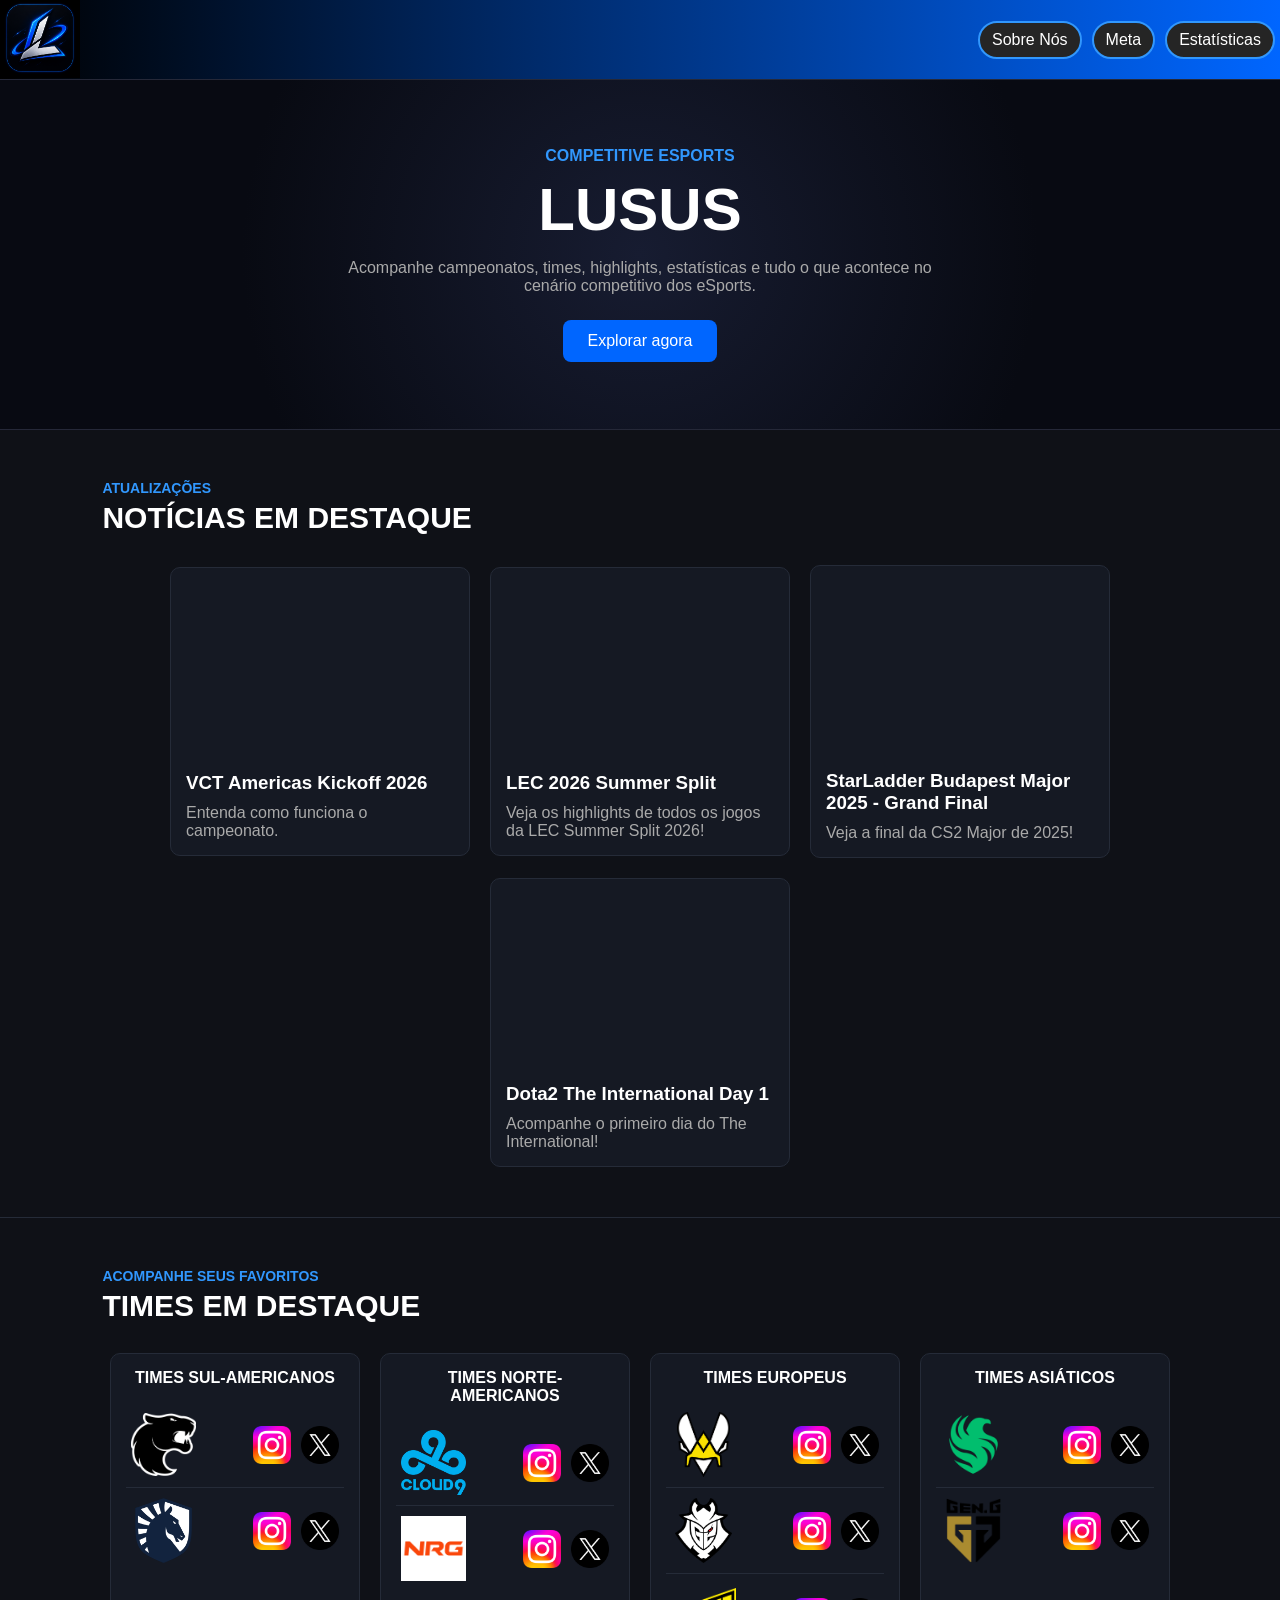
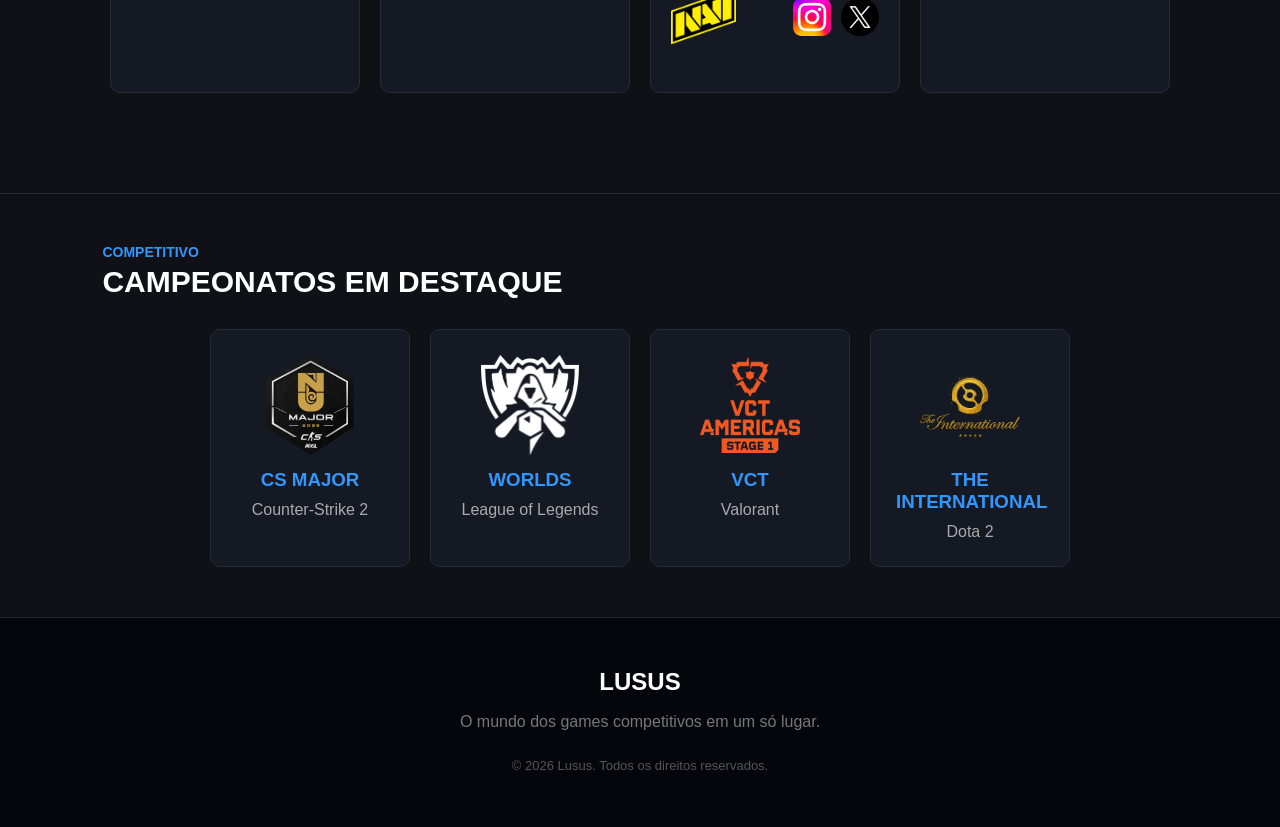
==== commit e963f2d8: "Lusus atualização em casa Correção de estruturas e cores, além de algumas adições como: mais um time" ====
--- a/Site de eSports/main.html
+++ b/Site de eSports/main.html
@@ -4,10 +4,9 @@
 <head>
     <meta charset="UTF-8">
     <meta name="viewport" content="width=device-width, initial-scale=1.0">
-
     <title>Lusus</title>
-
     <link rel="stylesheet" href="./styles/main.css">
+    <link rel="icon" type="image/png" href="./images/ChatGPT Image 19 de ago. de 2026, 10_59_01.png">
 </head>
 
 <body>
@@ -24,8 +23,8 @@
             <ul>
 
                 <li>
-                    <a href="./stats.html">
-                        Estatísticas
+                    <a href="./sobre.html">
+                        Sobre Nós
                     </a>
                 </li>
 
@@ -36,11 +35,10 @@
                 </li>
 
                 <li>
-                    <a href="./sobre.html">
-                        Sobre Nós
+                    <a href="./stats.html">
+                        Estatísticas
                     </a>
                 </li>
-
             </ul>
 
         </nav>
@@ -72,7 +70,6 @@
 
 
     <main>
-
 
         <!-- HERO -->
 
@@ -100,8 +97,7 @@
 
         </section>
 
-
-        <!-- NOTÍCIAS -->
+        <!--Seção de notícias-->
 
         <section class="secao_noticias">
 
@@ -134,20 +130,22 @@
 
                 <div class="card_noticias">
                     <iframe src="https://www.youtube.com/embed/cbiggQkh2FI"></iframe>
-                    <h3>StarLadder Budapest Major 2025 - Grand Final</h3><p>Veja a final da CS2 Major de 2025!</p>
+                    <h3>StarLadder Budapest Major 2025 - Grand Final</h3>
+                    <p>Veja a final da CS2 Major de 2025!</p>
                 </div>
 
 
                 <div class="card_noticias">
-
-                    <iframe></iframe>
-
-                </div>
-
+                    <iframe src="https://www.youtube.com/embed/hC1V-oCh1r0"></iframe>
+                    <h3>Dota2 The International Day 1</h3>
+                    <p>Acompanhe o primeiro dia do The International!</p>
+                </div>
 
             </div>
 
         </section>
+
+        <!--Seção de times-->
 
         <section class="secao_times">
 
@@ -278,13 +276,9 @@
 
                 </div>
 
-
-                <!-- EUROPA -->
-
                 <div class="times_eur">
 
                     <h3>TIMES EUROPEUS</h3>
-
 
                     <div class="time">
 
@@ -371,9 +365,6 @@
 
                 </div>
 
-
-                <!-- ÁSIA -->
-
                 <div class="times_as">
 
                     <h3>TIMES ASIÁTICOS</h3>
@@ -406,12 +397,40 @@
 
                     </div>
 
+                    <div class="time">
+
+                        <img src="./images/Gen.G_Logo.svg.webp"
+                            alt="Logo da Gen.G">
+
+                        <div class="redes">
+
+                            <a href="https://www.instagram.com/gengesports/"
+                                target="_blank">
+
+                                <img src="./images/Instagram_logo_2022.svg.webp"
+                                    alt="Instagram da Falcons">
+
+                            </a>
+
+                            <a href="https://x.com/GenG"
+                                target="_blank">
+
+                                <img src="./images/X_icon.svg.webp"
+                                    alt="X da Falcons">
+
+                            </a>
+
+                        </div>
+
+                    </div>
                 </div>
 
 
             </div>
 
         </section>
+
+        <!--Seção de campeonatos-->
 
         <section class="campeonatos">
 
@@ -504,6 +523,15 @@
 
 
     <footer>
+        <h2>LUSUS</h2>
+
+        <p>
+            O mundo dos games competitivos em um só lugar.
+        </p>
+
+        <p class="copyright">
+            © 2026 Lusus. Todos os direitos reservados.
+        </p>
 
     </footer>
 
--- a/Site de eSports/styles/main.css
+++ b/Site de eSports/styles/main.css
@@ -16,10 +16,10 @@
 header {
     background-image: linear-gradient(to right, #000000, #0066FF);
     height: 80px;
-
     display: flex;
     align-items: center;
     justify-content: space-between;
+    border-bottom: 1px solid #252838;
 }
 
 
@@ -45,7 +45,6 @@
 
 .navegacao ul li a {
     display: inline-block;
-
     text-decoration: none;
     color: white;
 
@@ -86,15 +85,21 @@
 
     display: flex;
     flex-direction: column;
-
     justify-content: center;
     align-items: center;
-
     text-align: center;
 
     padding: 40px;
 
     color: white;
+
+    background:
+        radial-gradient(
+            circle at center,
+            #171c31 0%,
+            #080a12 60%
+        );
+        border-bottom: 1px solid #252838;
 }
 
 
@@ -109,8 +114,8 @@
 
 .hero h1 {
     font-size: 60px;
-
     margin-bottom: 15px;
+    font-weight: 900px;
 }
 
 
@@ -132,7 +137,7 @@
 
     padding: 12px 25px;
 
-    border-radius: 25px;
+    border-radius: 8px;
 
     transition: 0.3s;
 }
@@ -244,8 +249,8 @@
 
 .secao_times {
     width: 100%;
-
     border-top: 1px solid #252b38;
+    padding-bottom: 50px;
 }
 
 
@@ -280,15 +285,12 @@
 .times_eur,
 .times_as {
     width: 250px;
-
+    min-height: 250px;
+    height: 340px;
     background-color: #151923;
-
     border: 1px solid #252b38;
-
     border-radius: 10px;
-
     padding: 15px;
-
     transition: 0.3s;
 }
 
@@ -300,15 +302,11 @@
 .times_eur h3,
 .times_as h3 {
     color: white;
-
     text-align: center;
-
     font-size: 16px;
-
     margin-bottom: 15px;
 }
 
-
 /* HOVER AMÉRICA DO SUL */
 
 .times_sa:hover {
@@ -319,7 +317,6 @@
     box-shadow: 0 0 15px #04f84d;
 }
 
-
 /* HOVER AMÉRICA DO NORTE */
 
 .times_na:hover {
@@ -330,7 +327,6 @@
     box-shadow: 0 0 15px #0482f8;
 }
 
-
 /* HOVER EUROPA */
 
 .times_eur:hover {
@@ -341,7 +337,6 @@
     box-shadow: 0 0 15px #f8cb04;
 }
 
-
 /* HOVER ÁSIA */
 
 .times_as:hover {
@@ -352,21 +347,15 @@
     box-shadow: 0 0 15px #fd1414;
 }
 
-
 /* CADA TIME */
 
 .time {
     display: flex;
-
-    align-items: center;
-
+    align-items: center;
     justify-content: space-between;
-
     padding: 10px 5px;
-
     border-bottom: 1px solid #252b38;
 }
-
 
 /*
 Remove a borda do último time.
@@ -376,52 +365,40 @@
     border-bottom: none;
 }
 
-
 /* LOGO DO TIME */
 
 .time > img {
-    width: 70px;
-    height: 70px;
-
+    width: 65px;
+    height: 65px;
     object-fit: contain;
 }
 
-
 /* REDES SOCIAIS */
 
 .redes {
     display: flex;
-
-    align-items: center;
-
+    align-items: center;
     gap: 10px;
 }
 
-
 .redes a {
     display: flex;
-
     align-items: center;
     justify-content: center;
-
-    transition: 0.3s;
-}
-
+    transition: 0.3s;
+}
 
 .redes a:hover {
     transform: scale(1.15);
 }
 
-
 /* LOGOS DO INSTAGRAM E X */
 
 .redes img {
-    width: 40px;
-    height: 40px;
-
+    width: 38px;
+    height: 38px;
     object-fit: contain;
 }
-
 
 /* CAMPEONATOS */
 
@@ -494,6 +471,57 @@
     margin-top: 10px;
 }
 
+footer {
+    text-align: center;
+
+    padding: 50px 20px;
+
+    background: #05060b;
+
+    color: #777;
+
+    border-top: 1px solid #202330;
+}
+
+footer h2 {
+    color: white;
+
+    margin-bottom: 12px;
+}
+
+footer p {
+    line-height: 1.7;
+}
+
+.footer-links {
+    display: flex;
+
+    justify-content: center;
+
+    gap: 25px;
+
+    margin: 20px 0;
+}
+
+.footer-links a {
+    color: #aaa;
+
+    text-decoration: none;
+
+    transition: 0.3s;
+}
+
+.footer-links a:hover {
+    color: #3197fd;
+}
+
+.copyright {
+    font-size: 13px;
+
+    color: #555;
+
+    margin-top: 20px;
+}
 
 /* RESPONSIVIDADE */
 
@@ -550,4 +578,7 @@
         width: 100%;
     }
 
+    
+
+    
 }
